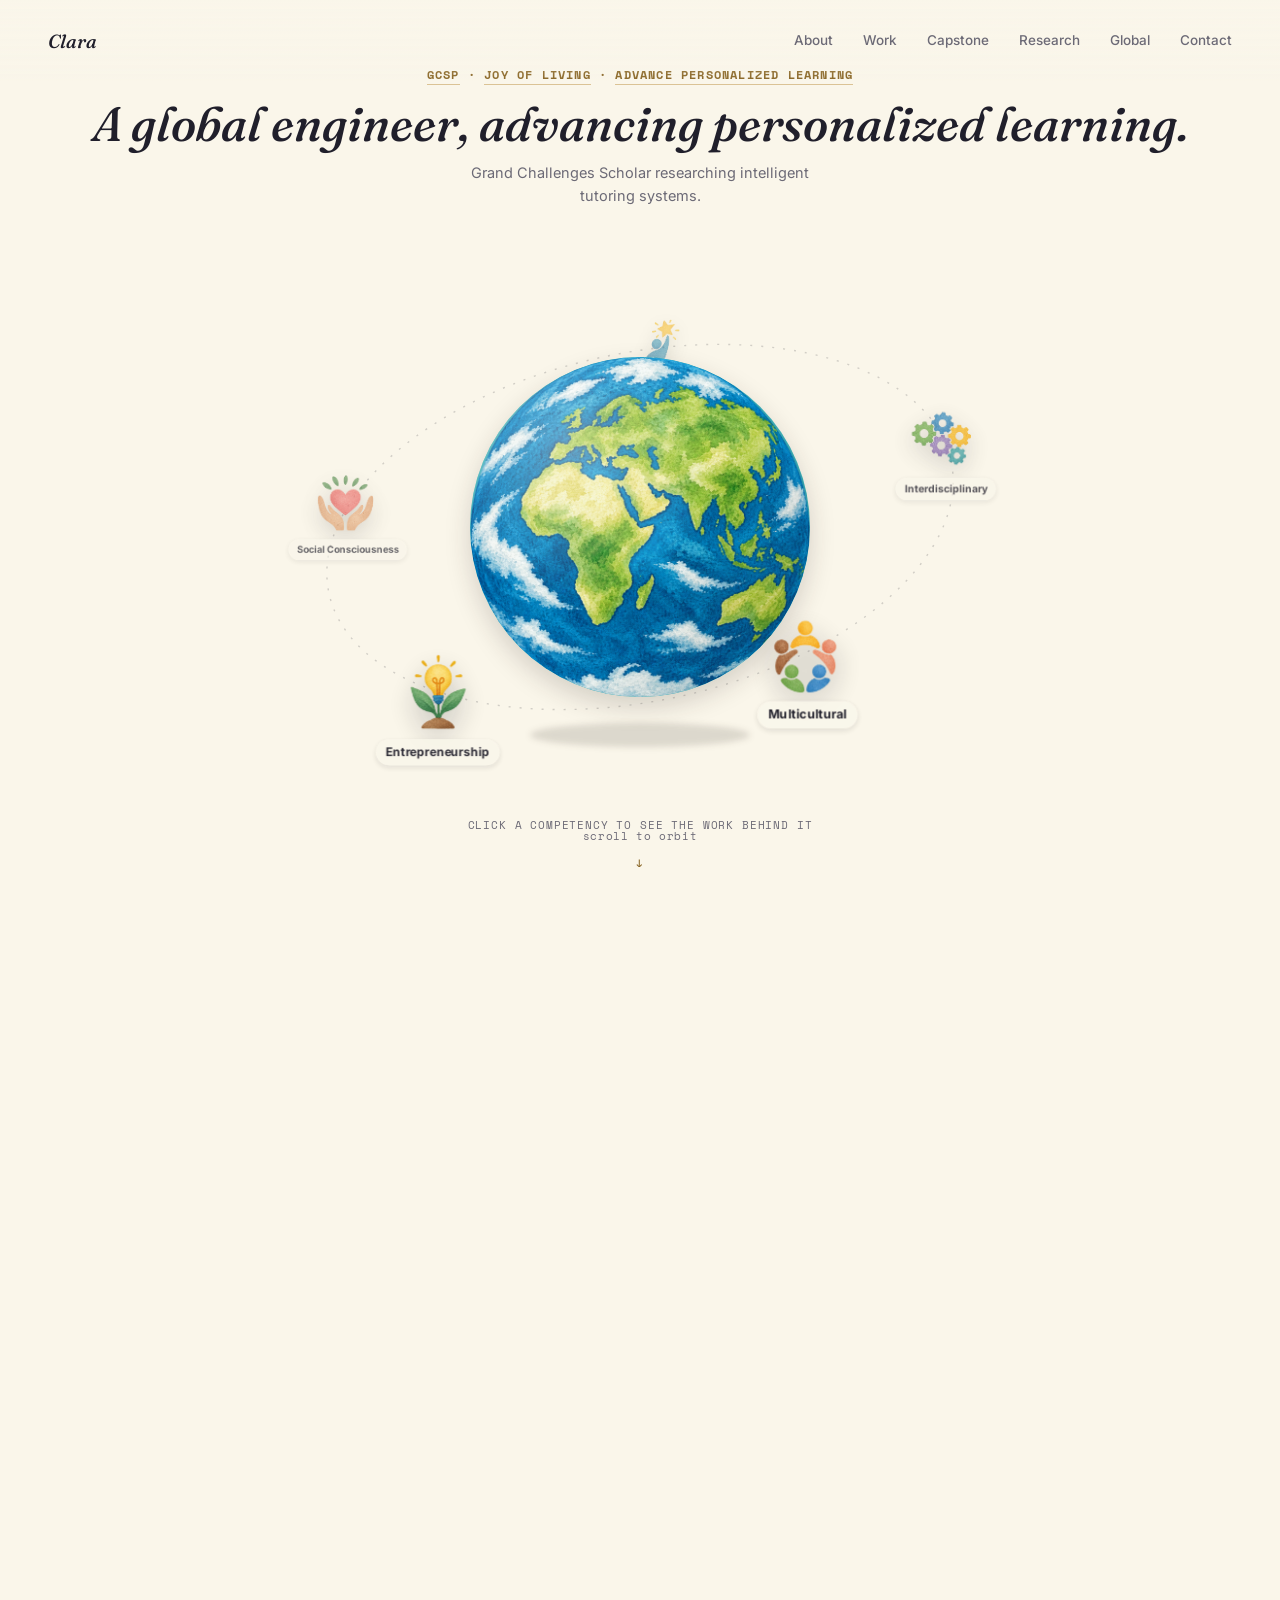
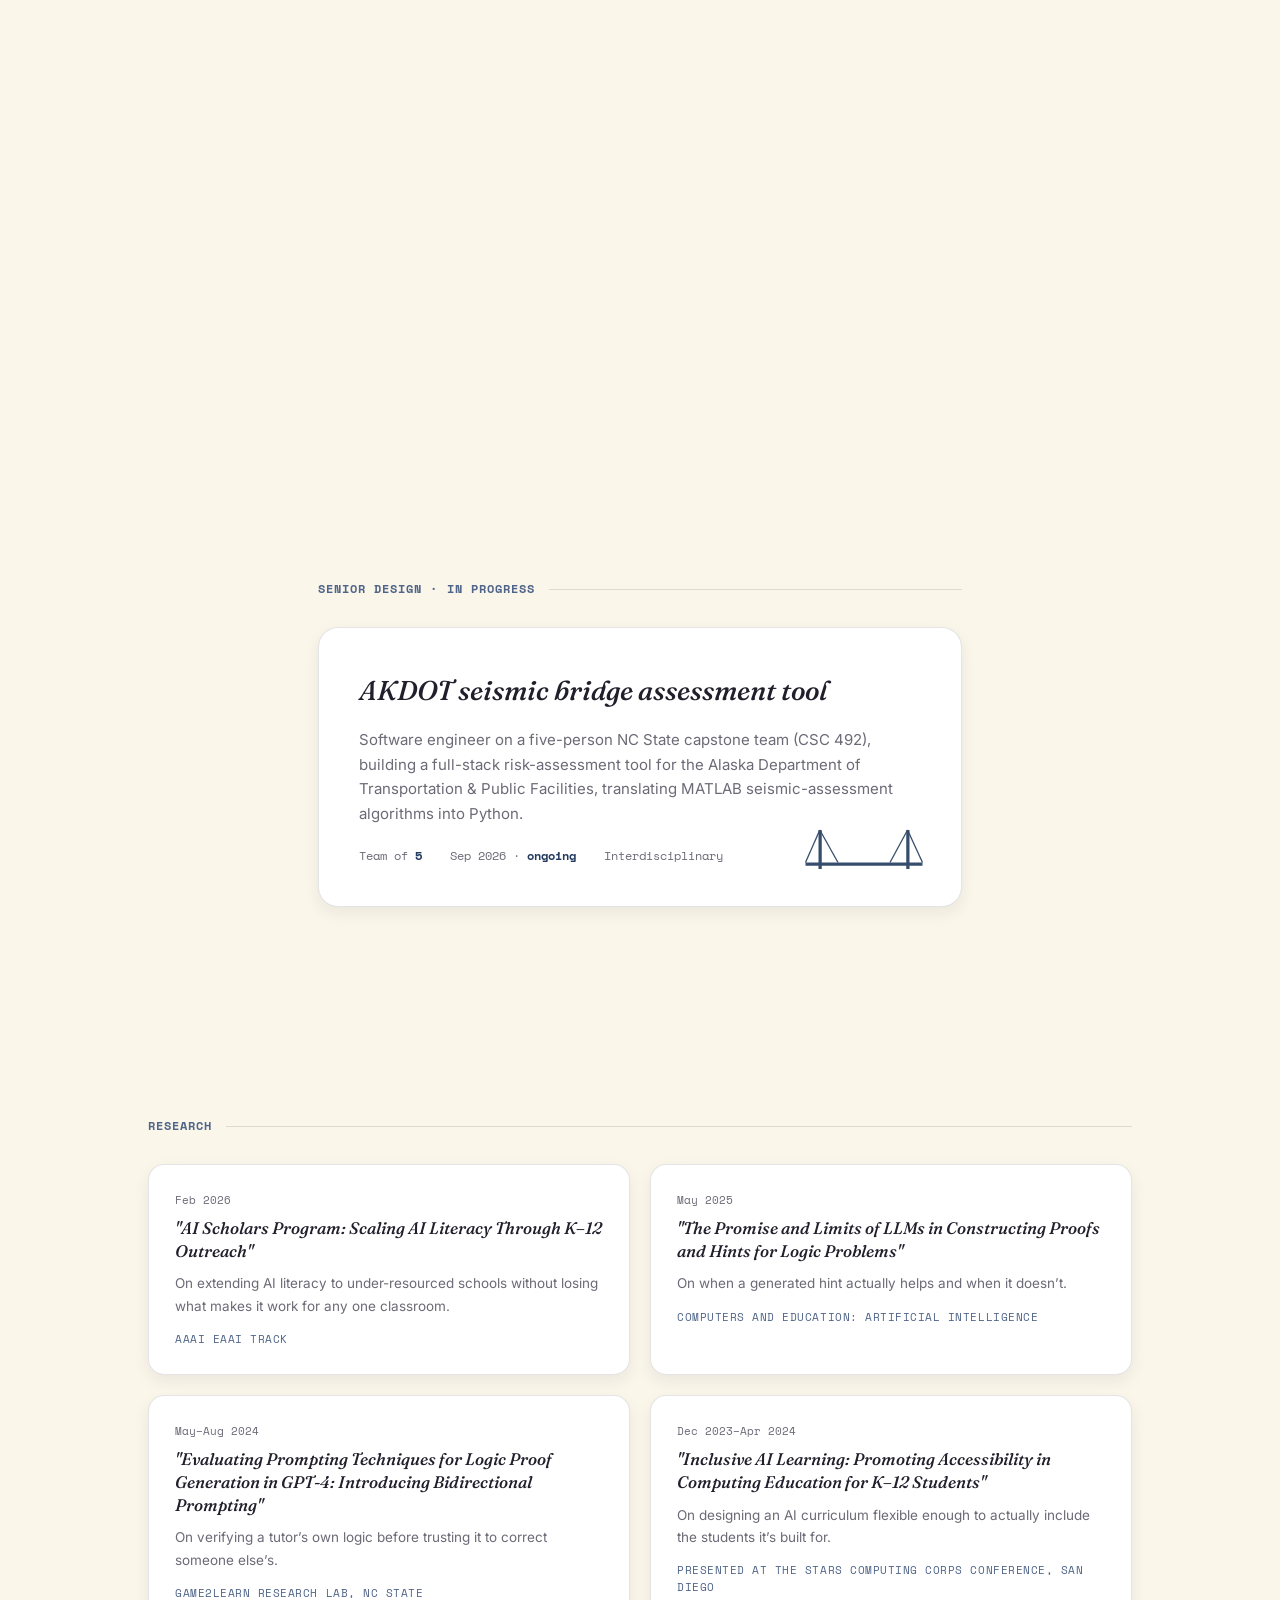
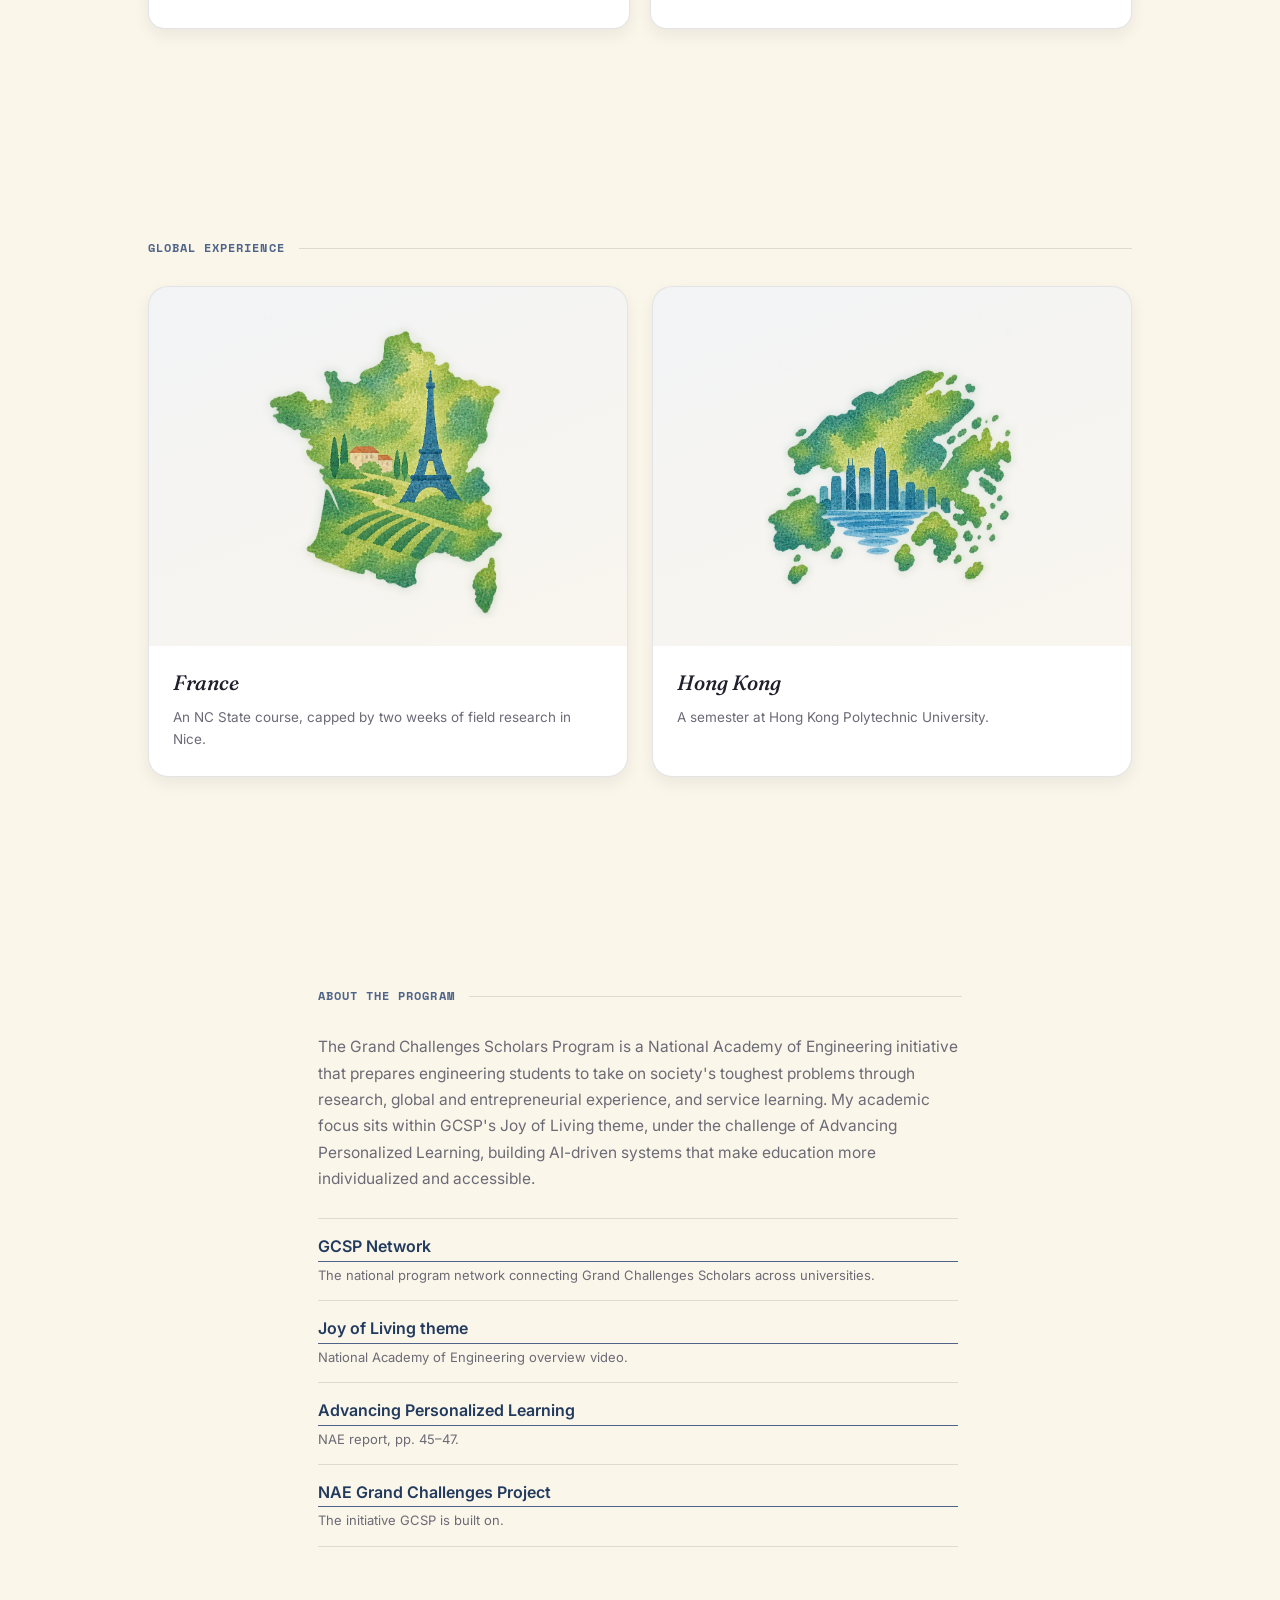
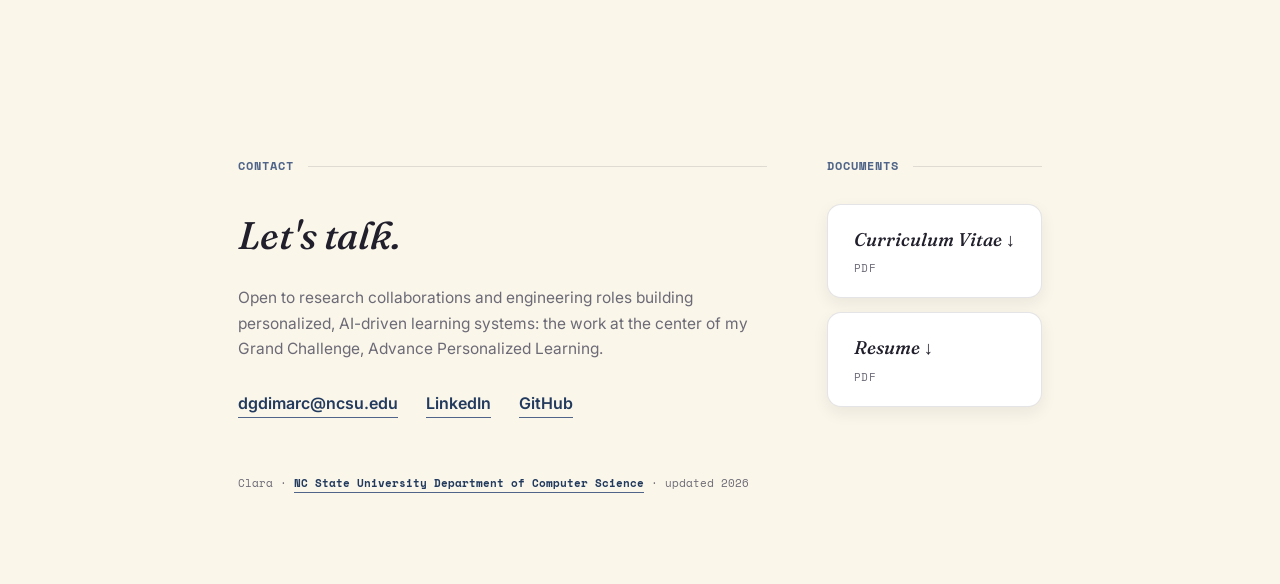
==== index.html @ 55093ca9 "Initial commit Portfolio site for Clara DiMarco: homepage with GCSP competency orbit, work/research " ====
<!DOCTYPE html>
<html lang="en">
<head>
<meta charset="UTF-8">
<meta name="viewport" content="width=device-width, initial-scale=1.0">
<title>Clara</title>
<link rel="preconnect" href="https://fonts.googleapis.com">
<link href="https://fonts.googleapis.com/css2?family=Fraunces:ital,opsz,wght@0,9..144,400;0,9..144,500;0,9..144,600;1,9..144,500&family=Inter:wght@400;500;600;700&family=Space+Mono:wght@400;700&display=swap" rel="stylesheet">
<link rel="stylesheet" href="css/style.css?v=17">
<script src="js/data.js?v=17"></script>
<script src="js/expand.js?v=17"></script>
</head>
<body>

<a class="skip-link" href="#main">Skip to content</a>

<header class="top">
  <a class="mark" href="index.html">Clara</a>
  <nav aria-label="Primary">
    <a href="about.html">About</a>
    <a href="work.html">Work</a>
    <a href="#capstone">Capstone</a>
    <a href="#research">Research</a>
    <a href="#global">Global</a>
    <a href="#contact">Contact</a>
  </nav>
</header>

<main id="main">
<div class="globe-wrapper" id="globeWrapper">
  <div class="globe-pin">
    <div class="globe-hero-text" id="globeHeroText">
      <div class="hi"><a href="https://gcspnetwork.org" target="_blank" rel="noopener">GCSP<span class="sr-only"> (opens in a new tab)</span></a> · <a href="https://www.nae.edu/57315/VIDEO-Theme-Joy-of-Living" target="_blank" rel="noopener">Joy of Living<span class="sr-only"> (opens in a new tab)</span></a> · <a href="https://www.nae.edu/File.aspx?id=187214" target="_blank" rel="noopener">Advance Personalized Learning<span class="sr-only"> (opens in a new tab)</span></a></div>
      <h1>A global engineer, advancing personalized learning.</h1>
      <p>Grand Challenges Scholar researching intelligent tutoring systems.</p>
    </div>

    <div class="globe-system" id="globeSystem">
      <div class="globe-circle" id="globeCircle">
        <div class="globe-spin" id="globeSpin">
          <img class="globe-face globe-face-a" src="img/globe-east.png" alt="Earth, Eastern hemisphere">
          <img class="globe-face globe-face-b" src="img/globe-west.png" alt="Earth, Western hemisphere">
        </div>
        <div class="globe-shade"></div>
      </div>

      <svg class="orbit-ring" aria-hidden="true" viewBox="0 0 660 372" xmlns="http://www.w3.org/2000/svg">
        <ellipse cx="330" cy="186" rx="318" ry="174" fill="none" stroke="rgba(32,31,43,0.18)" stroke-width="1.4" stroke-dasharray="2 9" transform="rotate(-12 330 186)"/>
      </svg>

      <!-- orbit nodes injected here by JS -->
    </div>

    <div class="globe-shadow-ellipse"></div>
    <div class="comp-hint" id="compHint">Click a competency to see the work behind it</div>
    <div class="comp-list-mobile" id="compListMobile"></div>

    <div class="scroll-hint" id="scrollHint">scroll to orbit<span class="arrow">&#8595;</span></div>
  </div>
</div>

<section id="capstone" class="narrow">
  <h2 class="section-label pop">Senior design · in progress</h2>
  <div class="spotlight pop" id="spotlight">
    <h3>AKDOT seismic bridge assessment tool</h3>
    <p>Software engineer on a five-person NC State capstone team (CSC 492), building a full-stack risk-assessment tool for the Alaska Department of Transportation &amp; Public Facilities, translating MATLAB seismic-assessment algorithms into Python.</p>
    <div class="meta">
      <span>Team of <b>5</b></span>
      <span>Sep 2026 · <b>ongoing</b></span>
      <span>Interdisciplinary</span>
    </div>
    <svg class="bridge" aria-hidden="true" viewBox="0 0 200 100" xmlns="http://www.w3.org/2000/svg">
      <rect x="10" y="70" width="180" height="5" fill="#223a5e"/>
      <rect x="30" y="20" width="5" height="60" fill="#223a5e"/>
      <rect x="165" y="20" width="5" height="60" fill="#223a5e"/>
      <line x1="32" y1="20" x2="10" y2="70" stroke="#223a5e" stroke-width="2"/>
      <line x1="32" y1="20" x2="60" y2="70" stroke="#223a5e" stroke-width="2"/>
      <line x1="167" y1="20" x2="190" y2="70" stroke="#223a5e" stroke-width="2"/>
      <line x1="167" y1="20" x2="140" y2="70" stroke="#223a5e" stroke-width="2"/>
    </svg>
  </div>
</section>

<section id="research">
  <h2 class="section-label pop">Research</h2>
  <div class="research-grid" id="researchGrid"></div>
</section>

<section id="global">
  <h2 class="section-label pop">Global experience</h2>
  <div class="globe-tiles" id="globeTiles"></div>
</section>

<section id="gcsp" class="narrow">
  <h2 class="section-label pop">About the program</h2>
  <div class="gcsp-intro pop">
    <p>The Grand Challenges Scholars Program is a National Academy of Engineering initiative that prepares engineering students to take on society's toughest problems through research, global and entrepreneurial experience, and service learning. My academic focus sits within GCSP's Joy of Living theme, under the challenge of Advancing Personalized Learning, building AI-driven systems that make education more individualized and accessible.</p>
    <ul class="gcsp-explore">
      <li><a class="link" href="https://gcspnetwork.org" target="_blank" rel="noopener">GCSP Network<span class="sr-only"> (opens in a new tab)</span></a><span>The national program network connecting Grand Challenges Scholars across universities.</span></li>
      <li><a class="link" href="https://www.nae.edu/57315/VIDEO-Theme-Joy-of-Living" target="_blank" rel="noopener">Joy of Living theme<span class="sr-only"> (opens in a new tab)</span></a><span>National Academy of Engineering overview video.</span></li>
      <li><a class="link" href="https://www.nae.edu/File.aspx?id=187214" target="_blank" rel="noopener">Advancing Personalized Learning<span class="sr-only"> (opens in a new tab)</span></a><span>NAE report, pp. 45–47.</span></li>
      <li><a class="link" href="https://www.nae.edu/20782/grand-challenges-project" target="_blank" rel="noopener">NAE Grand Challenges Project<span class="sr-only"> (opens in a new tab)</span></a><span>The initiative GCSP is built on.</span></li>
    </ul>
  </div>
</section>
</main>

<footer id="contact">
  <div class="pop footer-grid">
    <div class="footer-main">
      <h2 class="section-label">Contact</h2>
      <h3>Let's talk.</h3>
      <p class="fp">Open to research collaborations and engineering roles building personalized, AI-driven learning systems: the work at the center of my Grand Challenge, Advance Personalized Learning.</p>
      <div class="contact-links">
        <a class="link" href="mailto:dgdimarc@ncsu.edu">dgdimarc@ncsu.edu</a>
        <a class="link" href="https://www.linkedin.com/in/claraleonora/" target="_blank" rel="noopener">LinkedIn<span class="sr-only"> (opens in a new tab)</span></a>
        <a class="link" href="https://github.com/ClaraLeonora" target="_blank" rel="noopener">GitHub<span class="sr-only"> (opens in a new tab)</span></a>
      </div>
      <div class="fine">Clara · <a class="link" href="https://csc.ncsu.edu" target="_blank" rel="noopener">NC State University Department of Computer Science<span class="sr-only"> (opens in a new tab)</span></a> · updated 2026</div>
    </div>
    <div class="footer-docs" id="documents">
      <h2 class="section-label">Documents</h2>
      <div class="doc-links">
        <a class="doc-link" href="documents/cv.pdf" download>
          <span class="doc-link-title">Curriculum Vitae ↓</span>
          <span class="doc-link-sub">PDF</span>
        </a>
        <a class="doc-link" href="documents/resume.pdf" download>
          <span class="doc-link-title">Resume ↓</span>
          <span class="doc-link-sub">PDF</span>
        </a>
      </div>
    </div>
  </div>
</footer>

<script>
/* ---------- research grid ---------- */
(function(){
  var grid = document.getElementById('researchGrid');
  if(!grid) return;
  RESEARCH_DATA.forEach(function(item){
    var card = document.createElement('div');
    card.className = 'research-card pop';
    card.tabIndex = 0;
    card.setAttribute('role', 'button');
    card.setAttribute('aria-haspopup', 'dialog');
    card.innerHTML = '<div class="rdate">'+item.date+'</div>' +
      '<h3>'+item.title+'</h3>' +
      '<p>'+item.desc+'</p>' +
      '<div class="rvenue">'+item.venue+'</div>';
    var open = function(){
      window.openExpandCard(card, item.abstract
        ? { date:item.date, title:item.title, label:'Abstract', desc:item.abstract, links:item.links || [] }
        : { date:item.date, title:item.title, desc:item.desc, image:item.image, links:item.links || [] });
    };
    card.addEventListener('click', open);
    card.addEventListener('keydown', function(e){ if(e.key === 'Enter' || e.key === ' '){ e.preventDefault(); open(); } });
    grid.appendChild(card);
  });
})();

/* ---------- global experience tiles ---------- */
(function(){
  var wrap = document.getElementById('globeTiles');
  if(!wrap) return;
  GLOBAL_DATA.forEach(function(item){
    var tile = document.createElement('div');
    tile.className = 'globe-tile pop';
    tile.tabIndex = 0;
    tile.setAttribute('role', 'button');
    tile.setAttribute('aria-haspopup', 'dialog');
    tile.innerHTML = '<div class="globe-tile-art"><img src="'+item.cover+'" alt="'+item.title+'"></div>' +
      '<div class="globe-tile-body"><h3>'+item.title+'</h3><p>'+item.caption+'</p></div>';
    var open = function(){
      window.openExpandCard(tile, { title:item.title, desc:item.desc, image:item.image, links:item.links || [] });
    };
    tile.addEventListener('click', open);
    tile.addEventListener('keydown', function(e){ if(e.key === 'Enter' || e.key === ' '){ e.preventDefault(); open(); } });
    wrap.appendChild(tile);
  });
})();

/* ---------- pop-in on scroll ---------- */
(function(){
  var els = document.querySelectorAll('.pop');
  if('IntersectionObserver' in window){
    var io = new IntersectionObserver(function(entries){
      entries.forEach(function(en){
        if(en.isIntersecting){ en.target.classList.add('in'); io.unobserve(en.target); }
      });
    }, { threshold:0.15 });
    Array.prototype.forEach.call(els, function(el){ io.observe(el); });
  } else {
    Array.prototype.forEach.call(els, function(el){ el.classList.add('in'); });
  }
})();

/* ---------- capstone tilt ---------- */
(function(){
  var card = document.getElementById('spotlight');
  if(!card) return;
  card.addEventListener('mousemove', function(e){
    var r = card.getBoundingClientRect();
    var px = (e.clientX-r.left)/r.width - 0.5;
    var py = (e.clientY-r.top)/r.height - 0.5;
    card.style.transform = 'perspective(900px) rotateY('+(px*4)+'deg) rotateX('+(-py*4)+'deg)';
  });
  card.addEventListener('mouseleave', function(){
    card.style.transform = 'perspective(900px) rotateY(0deg) rotateX(0deg)';
  });
})();

/* ---------- orbit (desktop/tablet): build nodes, front-to-back depth, scroll-driven angle ---------- */
(function(){
  var globeSystem = document.getElementById('globeSystem');
  var globeFaceA = document.querySelector('.globe-face-a');
  var globeFaceB = document.querySelector('.globe-face-b');
  var N = COMP_DATA.length;

  var nodes = COMP_DATA.map(function(c){
    var a = document.createElement('a');
    a.className = 'orbit-node ' + CLASS_BY_KEY[c.key];
    a.href = 'competency.html?c=' + c.key;
    a.setAttribute('aria-label', c.title);
    a.innerHTML = '<img class="planet-art" src="' + IMG_BY_KEY[c.key] + '" alt="">' +
      '<span class="cap">' + c.title + '</span>';
    globeSystem.appendChild(a);
    return a;
  });

  var TILT = -12 * Math.PI/180;
  var cosT = Math.cos(TILT), sinT = Math.sin(TILT);

  function positionNodes(scrollAngleDeg){
    var w = globeSystem.offsetWidth;
    var radiusX = w/2 + 150;
    var radiusY = radiusX * 0.55;
    for(var i=0;i<N;i++){
      var deg = -90 + i * (360/N) + scrollAngleDeg;
      var a = deg * Math.PI/180;
      var depth = Math.sin(a);
      var localX = radiusX * Math.cos(a);
      var localY = radiusY * depth;
      var x = localX*cosT - localY*sinT;
      var y = localX*sinT + localY*cosT;
      var scale = 0.8 + (depth+1)/2 * 0.4;
      var opacity = 0.55 + (depth+1)/2 * 0.45;
      var z = depth > 0 ? 5 : 2;
      nodes[i].style.transform = 'translate(' + x.toFixed(2) + 'px,' + y.toFixed(2) + 'px) scale(' + scale.toFixed(3) + ')';
      nodes[i].style.opacity = opacity.toFixed(2);
      nodes[i].style.zIndex = z;
    }
    if(globeFaceA && globeFaceB){
      var rad = scrollAngleDeg * Math.PI/180;
      var t = (1 + Math.cos(rad)) / 2;
      globeFaceA.style.opacity = t.toFixed(3);
      globeFaceB.style.opacity = (1 - t).toFixed(3);
    }
  }
  window.__setOrbitAngle = positionNodes;
  positionNodes(0);
})();

/* ---------- static competency list (narrow screens) ---------- */
(function(){
  var list = document.getElementById('compListMobile');
  if(!list) return;
  COMP_DATA.forEach(function(c){
    var a = document.createElement('a');
    a.className = 'comp-list-item ' + CLASS_BY_KEY[c.key];
    a.href = 'competency.html?c=' + c.key;
    a.innerHTML = ICONS[c.key] + '<span>' + c.title + '</span>';
    var icon = a.querySelector('svg');
    if(icon) icon.setAttribute('aria-hidden', 'true');
    list.appendChild(a);
  });
})();

/* ---------- globe orbit angle (ambient rotation + scroll boost) + hero fade ---------- */
(function(){
  var wrapper = document.getElementById('globeWrapper');
  var heroText = document.getElementById('globeHeroText');
  var scrollHint = document.getElementById('scrollHint');
  var reduceMotion = window.matchMedia('(prefers-reduced-motion: reduce)').matches;

  function clamp(v,a,b){ return Math.max(a, Math.min(b, v)); }

  var inView = true;
  if('IntersectionObserver' in window){
    new IntersectionObserver(function(entries){ inView = entries[0].isIntersecting; }, { threshold:0 }).observe(wrapper);
  }

  var autoAngle = 0, lastT = null;

  function frame(t){
    if(lastT === null) lastT = t;
    var dt = (t - lastT) / 1000;
    lastT = t;

    if(document.visibilityState !== 'hidden' && inView){
      if(!reduceMotion){ autoAngle += dt * 5; }

      var rect = wrapper.getBoundingClientRect();
      var total = wrapper.offsetHeight - window.innerHeight;
      var scrolled = -rect.top;
      var progress = total > 0 ? clamp(scrolled/total, 0, 1) : 0;

      if(window.__setOrbitAngle){ window.__setOrbitAngle(autoAngle + progress * 320); }

      var textOpacity = 1 - clamp(progress/0.4, 0, 1);
      heroText.style.opacity = textOpacity;
      scrollHint.style.opacity = 1 - clamp(progress/0.15, 0, 1);
    }

    requestAnimationFrame(frame);
  }
  requestAnimationFrame(frame);
})();
</script>

</body>
</html>
---- css/style.css ----
:root{
  --bg:#faf6ea;
  --card:#ffffff;
  --ink:#201f2b;
  --ink-soft:#6c6a76;
  --navy:#223a5e;
  --navy-soft:#4f6488;
  --gold:#b6862f;
  --gold-text:#886423; /* darker than --gold: meets 4.5:1 on --bg for use as actual text color */
  --line: rgba(32,31,43,0.12);
  --shadow: 0 14px 34px rgba(32,31,43,0.08);
  --shadow-sm: 0 6px 16px rgba(32,31,43,0.07);
  --display:'Fraunces', Georgia, serif;
  --body:'Inter', sans-serif;
  --mono:'Space Mono', 'Courier New', monospace;
  --maxw: 740px;
}
*{box-sizing:border-box;}
html{scroll-behavior:smooth;}
.sr-only{
  position:absolute; width:1px; height:1px; padding:0; margin:-1px; overflow:hidden;
  clip:rect(0,0,0,0); white-space:nowrap; border:0;
}
.skip-link{
  position:absolute; left:12px; top:-48px; z-index:200; padding:10px 18px; border-radius:8px;
  background:var(--ink); color:#fff; font-family:var(--body); font-weight:600; font-size:14px;
  text-decoration:none; transition:top .15s ease;
}
.skip-link:focus{ top:12px; }
body{
  margin:0; background:var(--bg); color:var(--ink);
  font-family:var(--body); font-size:16px; line-height:1.65;
  -webkit-font-smoothing:antialiased; overflow-x:hidden;
}
@media (prefers-reduced-motion: reduce){
  html{scroll-behavior:auto;}
  *{animation-duration:0.001s !important; transition-duration:0.001s !important;}
}

a{ color:var(--ink); text-decoration:none; }
.link{
  color:var(--navy); border-bottom:1px solid var(--navy-soft); padding-bottom:1px;
  font-weight:600; transition: border-color .2s ease, color .2s ease;
}
.link:hover{ border-color:var(--gold); color:var(--gold-text); }

header.top{
  position:fixed; top:0; left:0; right:0; z-index:30; pointer-events:none;
  display:flex; justify-content:space-between; align-items:center;
  padding:26px 48px; background:linear-gradient(180deg, rgba(250,246,234,0.94), rgba(250,246,234,0));
}
header.top .mark{ font-family:var(--display); font-weight:500; font-style:italic; font-size:19px; pointer-events:auto; }
header.top nav{ display:flex; gap:30px; pointer-events:auto; }
header.top nav a{ font-size:13.5px; color:var(--ink-soft); font-weight:500; position:relative; padding-bottom:3px; }
header.top nav a::after{ content:''; position:absolute; left:0; right:100%; bottom:0; height:1px; background:var(--gold); transition:right .2s ease; }
header.top nav a:hover{ color:var(--ink); }
header.top nav a:hover::after{ right:0; }

section{ position:relative; z-index:1; padding: 110px 48px 100px; max-width: 1080px; margin: 0 auto; }
section.narrow{ max-width: var(--maxw); }
.section-label{
  font-family:var(--mono); font-weight:700; font-size:11.5px; letter-spacing:0.09em; text-transform:uppercase;
  color:var(--navy-soft); margin:0 0 28px; display:flex; align-items:center; gap:14px;
}
.section-label::after{ content:''; flex:1; height:1px; background:var(--line); }

/* ---------- GLOBE HERO ---------- */
.globe-wrapper{ height:230vh; position:relative; }
.globe-pin{
  position:sticky; top:0; height:100vh; display:flex; flex-direction:column;
  align-items:center; justify-content:center; overflow:hidden;
}
.globe-hero-text{ text-align:center; position:relative; z-index:2; transition: opacity .1s linear; }
.globe-hero-text .hi{ font-family:var(--mono); font-weight:700; font-size:12px; letter-spacing:0.1em; text-transform:uppercase; color:var(--gold-text); margin-bottom:12px; }
.globe-hero-text .hi a{ color:inherit; border-bottom:1px solid rgba(182,134,47,0.45); padding-bottom:1px; transition:opacity .2s ease; }
.globe-hero-text .hi a:hover{ opacity:0.7; }
.globe-hero-text h1{
  font-family:var(--display); font-weight:500; font-style:italic; font-size: clamp(1.8rem, 4.4vw, 3rem);
  margin:0 0 10px; line-height:1.12; color:var(--ink);
}
.globe-hero-text p{ color:var(--ink-soft); font-size:14.5px; max-width:42ch; margin:0 auto; line-height:1.6; }

.globe-system{ position:relative; margin-top:150px; z-index:2; width:340px; height:340px; }
.globe-circle{
  width:340px; height:340px; border-radius:50%; overflow:hidden; position:absolute; left:0; top:0;
  box-shadow:0 10px 26px rgba(43,36,32,0.18); background:#3fb0b8; z-index:3;
}
.globe-spin{ position:absolute; inset:0; }
.globe-face{
  position:absolute; inset:0; width:100%; height:100%; object-fit:cover;
  border-radius:50%; display:block;
}
.globe-shade{
  position:absolute; inset:0; pointer-events:none; border-radius:50%;
  background:
    radial-gradient(circle at 30% 26%, rgba(255,255,255,0.4), transparent 45%),
    linear-gradient(120deg, transparent 55%, rgba(30,25,20,0.16) 100%);
}

.globe-shadow-ellipse{ width:220px; height:24px; border-radius:50%; background:rgba(43,36,32,0.14); margin-top:26px; filter:blur(3px); position:relative; z-index:1; }

/* orbit path (decorative, shows the mechanic before scrolling) */
.orbit-ring{
  position:absolute; left:50%; top:50%; width:660px; height:372px; margin:-186px 0 0 -330px;
  pointer-events:none; z-index:1;
}

/* orbiting competency planets, front-to-back */
.orbit-node{
  position:absolute; left:50%; top:50%; width:72px; height:72px; margin:-36px 0 0 -36px;
  display:flex; align-items:center; justify-content:center;
  cursor:pointer; will-change:transform, opacity; text-decoration:none;
  transition: filter .2s ease, transform .15s ease;
}
.orbit-node:hover, .orbit-node:focus-visible{ filter:brightness(1.08); }
.orbit-node:focus-visible{ outline:2px solid var(--gold-text); outline-offset:4px; border-radius:50%; }
.orbit-node .planet-art{
  width:100%; height:100%; object-fit:contain;
  filter:drop-shadow(0 8px 12px rgba(32,31,43,0.28));
}
.orbit-node .cap{
  position:absolute; top:100%; left:50%; transform:translateX(-50%); margin-top:4px;
  white-space:nowrap; font-family:var(--body); font-weight:700; font-size:10.5px;
  color:var(--ink); background:rgba(250,246,234,0.86); padding:3px 9px; border-radius:20px;
  box-shadow:0 2px 6px rgba(32,31,43,0.12);
}

.comp-hint{ font-family:var(--mono); font-size:10.5px; letter-spacing:0.08em; text-transform:uppercase; color:var(--ink-soft); margin-top:70px; position:relative; z-index:2; }

.comp-list-mobile{ display:none; }
.comp-list-item{
  display:flex; align-items:center; gap:8px; padding:12px 14px; border-radius:10px;
  text-decoration:none; box-shadow:0 4px 10px rgba(32,31,43,0.14);
  flex:1 1 calc(50% - 5px);
}
.comp-list-item svg{ width:18px; height:18px; flex:0 0 18px; color:#fff; }
.comp-list-item span{ font-family:var(--body); font-weight:700; font-size:12px; color:#fff; line-height:1.2; }
.comp-list-item.c-talent{ background:#e3a53f; }
.comp-list-item.c-interdisciplinary{ background:#5c86b0; }
.comp-list-item.c-multicultural{ background:#7a9b76; }
.comp-list-item.c-entrepreneurship{ background:#d97a5f; }
.comp-list-item.c-social{ background:#a688b8; flex-basis:100%; }

.scroll-hint{
  position:absolute; bottom:26px; left:50%; transform:translateX(-50%);
  font-family:var(--mono); font-size:11px; letter-spacing:0.06em; color:var(--ink-soft);
  display:flex; flex-direction:column; align-items:center; gap:6px; z-index:2;
}
.scroll-hint .arrow{ animation: bob 1.6s ease-in-out infinite; font-size:14px; color:var(--gold-text); }
@keyframes bob{ 0%,100%{ transform:translateY(0);} 50%{ transform:translateY(6px);} }

/* ---------- GCSP INTRO ---------- */
.gcsp-intro{ max-width:64ch; }
.gcsp-intro p{ color:var(--ink-soft); font-size:15.5px; line-height:1.7; }
.gcsp-explore{ list-style:none; margin:26px 0 0; padding:0; }
.gcsp-explore li{ display:flex; flex-direction:column; gap:3px; padding:14px 0; border-top:1px solid var(--line); }
.gcsp-explore li:last-child{ border-bottom:1px solid var(--line); }
.gcsp-explore li span{ font-family:var(--body); font-size:13px; color:var(--ink-soft); }

/* ---------- RESEARCH GRID ---------- */
.research-grid{ display:grid; grid-template-columns:repeat(2, 1fr); gap:20px; }
.research-card{
  border:1px solid var(--line); border-radius:16px; padding:26px; background:var(--card);
  box-shadow:var(--shadow-sm); cursor:pointer; transition:transform .15s ease, box-shadow .15s ease;
}
.research-card:hover, .research-card:focus-visible{ transform:translateY(-3px); box-shadow:var(--shadow); }
.research-card:focus-visible{ outline:2px solid var(--gold-text); outline-offset:2px; }
.research-card .rdate{ font-family:var(--mono); font-size:11px; color:var(--ink-soft); margin-bottom:8px; }
.research-card h3{ font-family:var(--display); font-weight:500; font-style:italic; font-size:1.05rem; line-height:1.35; margin:0 0 10px; color:var(--ink); }
.research-card p{ color:var(--ink-soft); font-size:13.5px; margin:0; }
.research-card .rvenue{ margin-top:14px; font-family:var(--mono); font-size:10.5px; letter-spacing:0.05em; text-transform:uppercase; color:var(--navy-soft); }
@media (max-width:760px){ .research-grid{ grid-template-columns:1fr; } }

/* ---------- DOCUMENTS ---------- */
.doc-links{ display:flex; gap:20px; flex-wrap:wrap; }
.doc-link{
  display:flex; flex-direction:column; gap:5px; min-width:200px; padding:20px 26px;
  border:1px solid var(--line); border-radius:14px; background:var(--card); box-shadow:var(--shadow-sm);
  transition:transform .15s ease, box-shadow .15s ease;
}
.doc-link:hover, .doc-link:focus-visible{ transform:translateY(-2px); box-shadow:var(--shadow); }
.doc-link:focus-visible{ outline:2px solid var(--gold-text); outline-offset:2px; }
.doc-link-title{ font-family:var(--display); font-weight:500; font-style:italic; font-size:1.15rem; color:var(--ink); }
.doc-link-sub{ font-family:var(--mono); font-size:10.5px; letter-spacing:0.05em; text-transform:uppercase; color:var(--ink-soft); }

/* ---------- GLOBAL EXPERIENCE TILES ---------- */
.globe-tiles{ display:grid; grid-template-columns:1fr 1fr; gap:24px; }
.globe-tile{
  border:1px solid var(--line); border-radius:20px; overflow:hidden; background:var(--card);
  box-shadow:var(--shadow-sm); cursor:pointer; transition:transform .15s ease, box-shadow .15s ease;
}
.globe-tile:hover, .globe-tile:focus-visible{ transform:translateY(-3px); box-shadow:var(--shadow); }
.globe-tile:focus-visible{ outline:2px solid var(--gold-text); outline-offset:2px; }
.globe-tile-art{
  aspect-ratio:4/3; display:flex; align-items:center; justify-content:center; padding:28px; box-sizing:border-box;
  background:linear-gradient(160deg, rgba(34,58,94,0.06), rgba(182,134,47,0.08));
}
.globe-tile-art img{ max-width:100%; max-height:100%; width:auto; height:auto; object-fit:contain; }
.globe-tile-body{ padding:20px 24px 26px; }
.globe-tile-body h3{ font-family:var(--display); font-weight:500; font-style:italic; font-size:1.3rem; margin:0 0 6px; color:var(--ink); }
.globe-tile-body p{ color:var(--ink-soft); font-size:13.5px; margin:0; }
@media (max-width:620px){ .globe-tiles{ grid-template-columns:1fr; } }

/* ---------- ABOUT ---------- */
.about-card{ max-width:64ch; }
.about-card p{ color:var(--ink-soft); font-size:16px; }
.about-card p + p{ margin-top:16px; }
.about-card strong{ color:var(--ink); font-weight:600; border-bottom:1px solid var(--gold); }

/* ---------- WORK LIST ---------- */
.work-grid{ display:flex; flex-direction:column; }
.work-row{ padding: 26px 0; display:grid; grid-template-columns:112px 1fr 70px; gap:24px; border-top:1px solid var(--line); }
.work-row:last-child{ border-bottom:1px solid var(--line); }
.work-row .date{ font-family:var(--mono); font-size:12px; color:var(--ink-soft); padding-top:4px; }
.work-row .role{ font-family:var(--display); font-weight:500; font-style:italic; font-size:1.2rem; margin:0 0 6px; color:var(--ink); }
.work-row .desc{ color:var(--ink-soft); font-size:14.5px; max-width:64ch; }
.work-row .row-links{ margin:8px 0 0; display:flex; gap:18px; flex-wrap:wrap; }
.work-row .row-links .row-link{
  font-family:var(--mono); font-size:11.5px; font-weight:700; color:var(--gold-text); text-decoration:none;
}
.work-row .row-links .row-link:hover{ color:var(--navy); }
.work-row .view-link{
  font-family:var(--mono); font-size:11px; font-weight:700; color:var(--gold-text);
  text-align:right; white-space:nowrap; padding-top:4px;
}
@media (max-width:780px){
  .work-row{ grid-template-columns:1fr; gap:8px; }
  .work-row .view-link{ text-align:left; }
}

.work-row.expandable{ cursor:pointer; margin:0 -16px; padding-left:16px; padding-right:16px; border-radius:10px; transition:background .2s ease; }
.work-row.expandable:hover, .work-row.expandable:focus-visible{ background:rgba(34,58,94,0.05); }
.work-row.expandable:focus-visible{ outline:2px solid var(--gold-text); outline-offset:-2px; }
.work-row.expandable:hover .view-link, .work-row.expandable:focus-visible .view-link{ color:var(--navy); }

/* ---------- EXPAND CARD (click-to-expand preview) ---------- */
.xoverlay{ position:fixed; inset:0; z-index:100; display:none; }
.xbackdrop{ position:fixed; inset:0; background:rgba(32,31,43,0.55); opacity:0; }
.xcard{
  position:fixed; background:var(--card); box-shadow:var(--shadow);
  display:flex; flex-direction:column; overflow:hidden; will-change:left,top,width,height;
}
.xcard.collapsed .xvisual, .xcard.collapsed .xbody, .xcard.collapsed .xclose{ opacity:0; }
.xvisual, .xbody, .xclose{ transition:opacity .18s ease; }
.xvisual{
  width:100%; height:min(280px, 42vh); flex:0 0 auto; padding:18px; box-sizing:border-box;
  display:flex; align-items:center; justify-content:center;
  background:var(--bg); overflow:hidden;
}
.xvisual svg{ width:64px; height:64px; color:#fff; }
.xvisual-link{ position:relative; display:flex; align-items:center; justify-content:center; width:100%; height:100%; cursor:zoom-in; }
.xvisual-link img{ max-width:100%; max-height:100%; width:auto; height:auto; object-fit:contain; display:block; }
.xvisual-hint{
  position:absolute; right:10px; bottom:10px; font-family:var(--mono); font-size:10.5px; font-weight:700;
  color:#fff; background:rgba(32,31,43,0.68); padding:5px 10px; border-radius:20px; opacity:0; transition:opacity .2s ease;
}
.xvisual-link:hover .xvisual-hint{ opacity:1; }
.xbody{ padding:28px 32px 32px; overflow-y:auto; flex:1 1 auto; }
.xdate{ font-family:var(--mono); font-size:11.5px; color:var(--ink-soft); margin-bottom:8px; }
.xbody h2{ font-family:var(--display); font-weight:500; font-style:italic; font-size:1.5rem; margin:0 0 12px; color:var(--ink); }
.xlabel{
  font-family:var(--mono); font-weight:700; font-size:11px; letter-spacing:0.09em; text-transform:uppercase;
  color:var(--navy-soft); margin:0 0 10px;
}
.xbody p{ color:var(--ink-soft); font-size:15px; line-height:1.75; margin:0; }
.xlinks{ display:flex; gap:20px; flex-wrap:wrap; margin:0 0 20px; }
.xclose{
  position:absolute; top:14px; right:14px; width:32px; height:32px; border-radius:50%;
  border:none; background:rgba(32,31,43,0.06); color:var(--ink); font-size:18px; line-height:1;
  cursor:pointer; z-index:2; transition:background .2s ease;
}
.xclose:hover{ background:rgba(32,31,43,0.12); }
@media (max-width:620px){ .xvisual{ flex-basis:160px; } }

/* ---------- COMPETENCY DETAIL PAGE ---------- */
.detail-back{
  display:inline-flex; align-items:center; gap:8px; font-family:var(--mono); font-size:12px;
  color:var(--ink-soft); margin-bottom:30px;
  transition: color .2s ease;
}
.detail-back:hover{ color:var(--navy); }
.detail-head{ display:flex; align-items:center; gap:20px; margin-bottom:30px; flex-wrap:wrap; }
.detail-icon{ width:52px; height:52px; flex:0 0 52px; border-radius:14px; display:flex; align-items:center; justify-content:center; }
.detail-icon svg{ width:26px; height:26px; }
.detail-head h1{ font-family:var(--display); font-weight:500; font-style:italic; font-size:2.1rem; margin:0; color:var(--ink); }
.detail-list{ list-style:none; margin:0; padding:0; }
.detail-list li{ display:grid; grid-template-columns:110px 1fr 60px; gap:16px; padding:16px 0; border-top:1px solid var(--line); font-size:14px; color:var(--ink-soft); }
.detail-list li:last-child{ border-bottom:1px solid var(--line); }
.detail-list li .d{ font-family:var(--mono); font-size:11.5px; color:var(--ink-soft); }
.detail-list li .d-title{ font-family:var(--display); font-weight:500; font-style:italic; font-size:1.05rem; margin:0 0 4px; color:var(--ink); }
.detail-list li .d-desc{ margin:0; color:var(--ink-soft); font-size:14px; }
.detail-list li .d-link{
  font-family:var(--mono); font-size:11px; font-weight:700; color:var(--gold-text);
  text-align:right; text-decoration:none; white-space:nowrap;
}
.detail-list li .d-link:hover{ color:var(--navy); }
.detail-list li.expandable{ cursor:pointer; margin:0 -16px; padding-left:16px; padding-right:16px; border-radius:10px; transition:background .2s ease; }
.detail-list li.expandable:hover, .detail-list li.expandable:focus-visible{ background:rgba(34,58,94,0.05); }
.detail-list li.expandable:focus-visible{ outline:2px solid var(--gold-text); outline-offset:-2px; }
@media (max-width:620px){
  .detail-list li{ grid-template-columns:1fr; gap:4px; }
  .detail-list li .d-link{ text-align:left; }
}

/* ---------- CAPSTONE ---------- */
.spotlight{
  border:1px solid var(--line); border-radius:20px; padding:40px;
  background:var(--card); position:relative; overflow:hidden; box-shadow:var(--shadow-sm);
  transform-style: preserve-3d; transition: transform .12s ease-out; will-change:transform;
}
.spotlight h3{ font-family:var(--display); font-weight:500; font-style:italic; font-size:1.7rem; margin:0 0 14px; color:var(--ink); }
.spotlight p{ color:var(--ink-soft); font-size:15px; max-width:60ch; }
.spotlight .meta{ margin-top:20px; display:flex; gap:28px; flex-wrap:wrap; font-family:var(--mono); font-size:11.5px; color:var(--ink-soft); }
.spotlight .meta b{ color:var(--navy); font-weight:700; }
.spotlight .bridge{ position:absolute; right:32px; bottom:24px; width:130px; opacity:0.9; }

footer{ position:relative; z-index:1; padding: 110px 48px 90px; max-width: 900px; margin:0 auto; }
footer h3{ font-family:var(--display); font-weight:500; font-style:italic; font-size:2.4rem; margin:0 0 18px; color:var(--ink); }
footer p.fp{ color:var(--ink-soft); max-width:52ch; font-size:15.5px; line-height:1.65; }
footer .contact-links{ display:flex; gap:28px; flex-wrap:wrap; margin-top:28px; }
.footer-grid{ display:flex; justify-content:space-between; gap:60px; flex-wrap:wrap; }
.footer-main{ flex:1 1 420px; }
.footer-docs{ flex:0 0 auto; }
.footer-docs .doc-links{ display:flex; flex-direction:column; gap:14px; }
@media (max-width:620px){ .footer-docs .doc-link{ min-width:0; } }
.fine{ margin-top:56px; font-family:var(--mono); font-size:11px; color:var(--ink-soft); line-height:1.8; }

.subpage-footer{
  max-width:1080px; margin:0 auto; padding:0 48px 90px; font-family:var(--mono); font-size:11px; color:var(--ink-soft);
}

.pop{ opacity:0; transform:translateY(16px); transition: opacity .6s ease, transform .6s ease; }
.pop.in{ opacity:1; transform:none; }

@media (max-width: 880px){
  section{ padding:90px 24px 80px; }
  header.top{ padding:20px 22px; }
  header.top nav{ gap:16px; }
  .globe-system{ width:220px; height:220px; margin-top:50px; }
  .globe-circle{ width:220px; height:220px; }
  .orbit-node, .orbit-ring{ display:none; }
  .comp-hint{ display:none; }
  .comp-list-mobile{
    display:flex; flex-wrap:wrap; gap:10px;
    width:100%; max-width:360px; margin-top:28px; position:relative; z-index:2;
  }
  .spotlight .bridge{ display:none; }
}
@media (max-width: 480px){
  .globe-hero-text h1{ font-size:1.6rem; }
  .globe-hero-text p{ font-size:13px; }
}
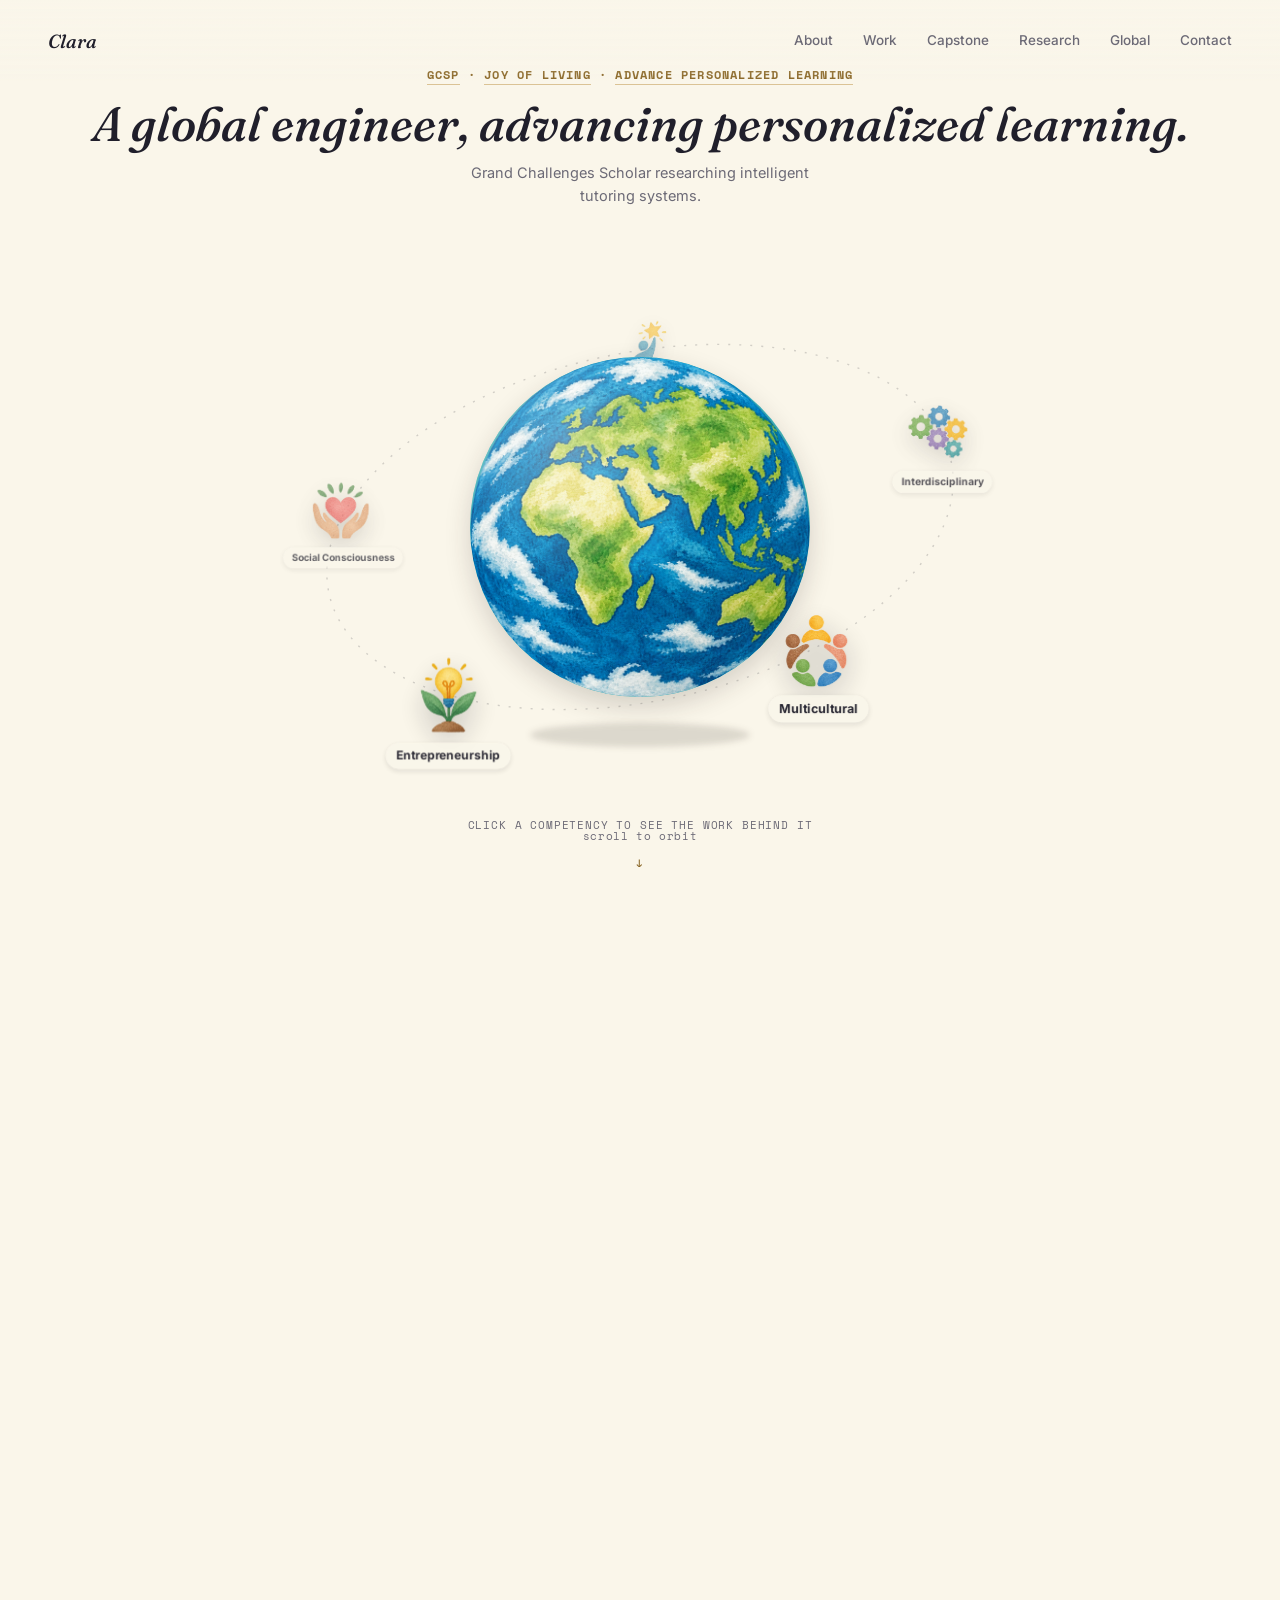
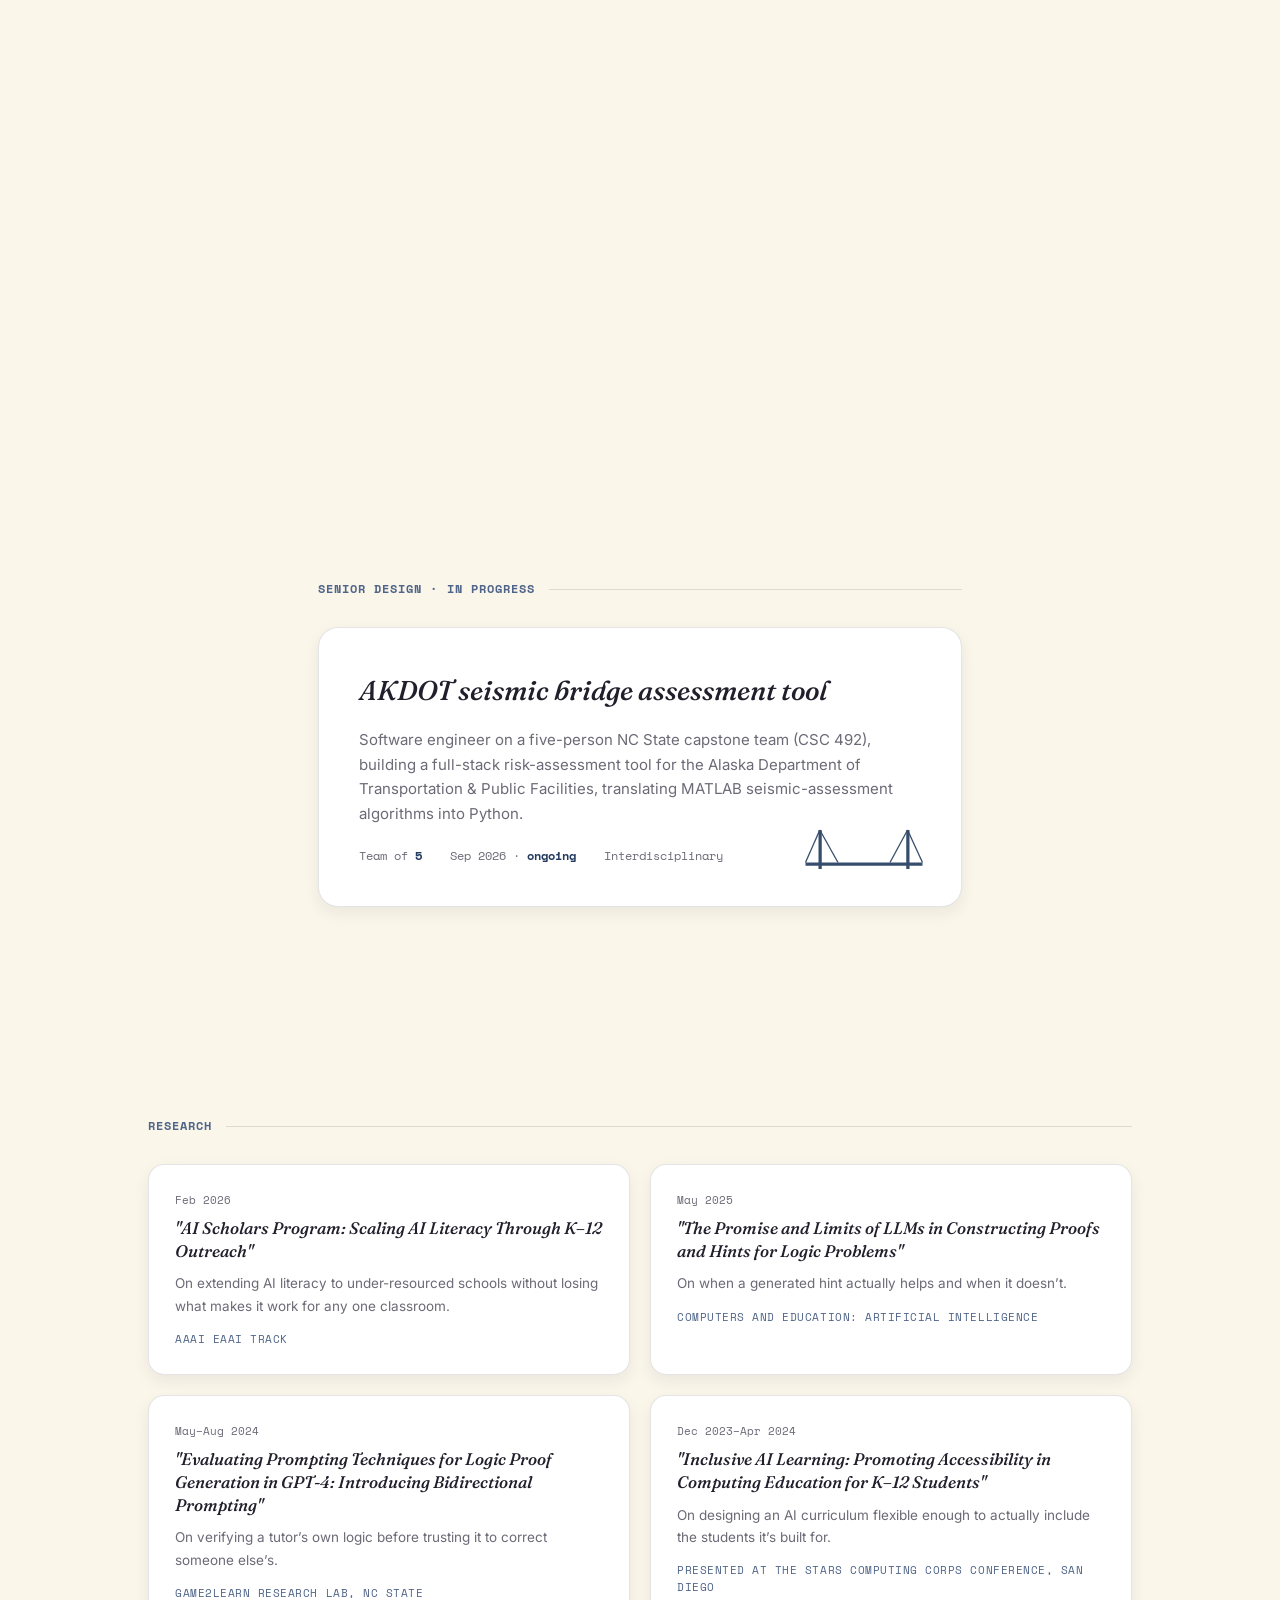
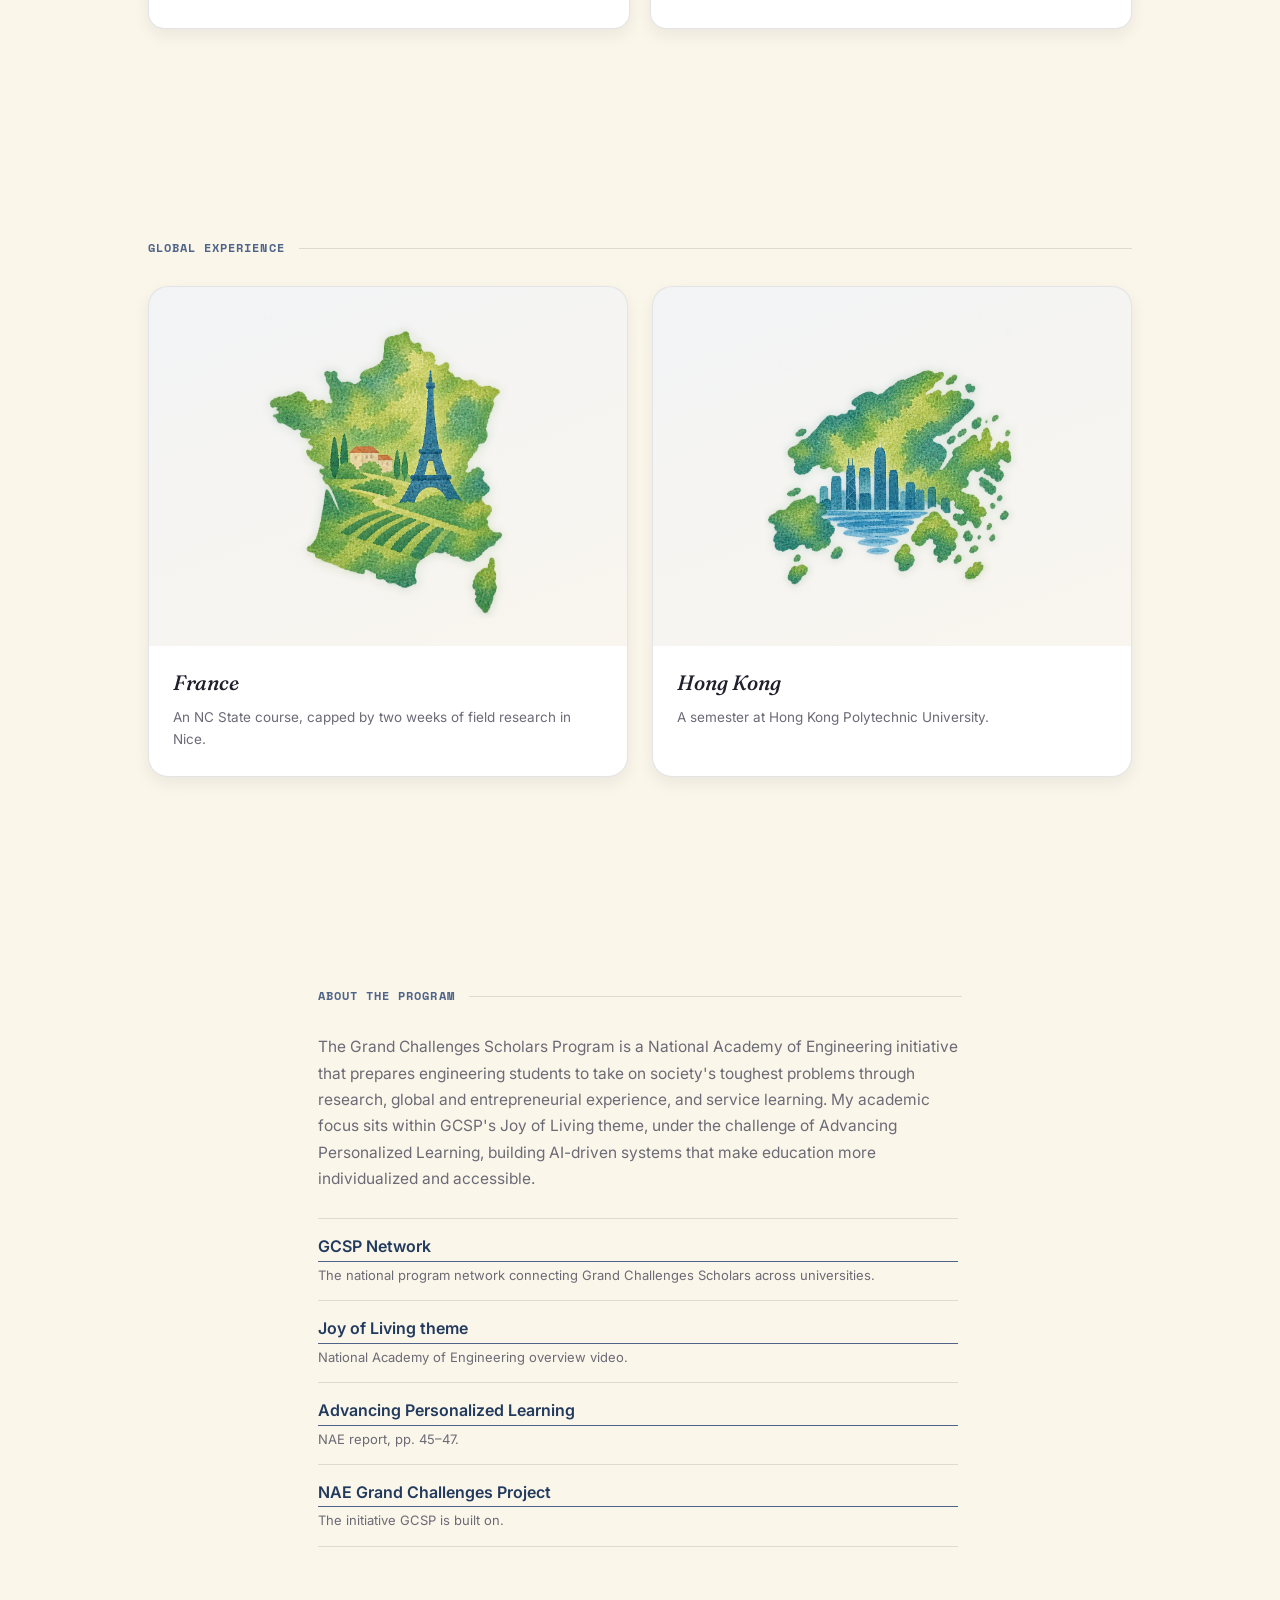
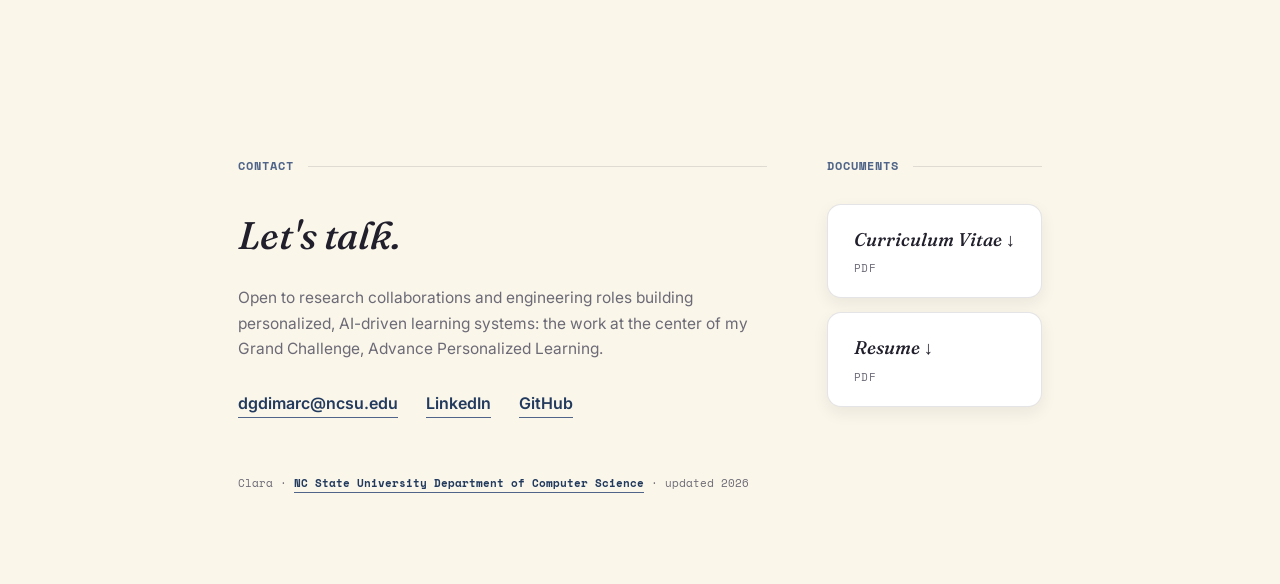
==== commit 3a567972: "Make phone layout responsive: fix nav overflow, freeze earth on mobile Wraps the header nav onto cen" ====
--- a/index.html
+++ b/index.html
@@ -6,9 +6,9 @@
 <title>Clara</title>
 <link rel="preconnect" href="https://fonts.googleapis.com">
 <link href="https://fonts.googleapis.com/css2?family=Fraunces:ital,opsz,wght@0,9..144,400;0,9..144,500;0,9..144,600;1,9..144,500&family=Inter:wght@400;500;600;700&family=Space+Mono:wght@400;700&display=swap" rel="stylesheet">
-<link rel="stylesheet" href="css/style.css?v=17">
-<script src="js/data.js?v=17"></script>
-<script src="js/expand.js?v=17"></script>
+<link rel="stylesheet" href="css/style.css?v=21">
+<script src="js/data.js?v=21"></script>
+<script src="js/expand.js?v=21"></script>
 </head>
 <body>
 
@@ -282,7 +282,10 @@
   var wrapper = document.getElementById('globeWrapper');
   var heroText = document.getElementById('globeHeroText');
   var scrollHint = document.getElementById('scrollHint');
+  var globeFaceA = document.querySelector('.globe-face-a');
+  var globeFaceB = document.querySelector('.globe-face-b');
   var reduceMotion = window.matchMedia('(prefers-reduced-motion: reduce)').matches;
+  var MOBILE_BP = 880; // matches the breakpoint where the orbit planets switch to the static list
 
   function clamp(v,a,b){ return Math.max(a, Math.min(b, v)); }
 
@@ -291,22 +294,35 @@
     new IntersectionObserver(function(entries){ inView = entries[0].isIntersecting; }, { threshold:0 }).observe(wrapper);
   }
 
-  var autoAngle = 0, lastT = null;
+  var autoAngle = 0, lastT = null, staticEarthSet = false;
 
   function frame(t){
     if(lastT === null) lastT = t;
     var dt = (t - lastT) / 1000;
     lastT = t;
 
+    var mobile = window.innerWidth <= MOBILE_BP;
+
+    if(mobile){
+      // keep the globe static on phone-sized screens: freeze on one hemisphere instead of spinning
+      if(!staticEarthSet && globeFaceA && globeFaceB){
+        globeFaceA.style.opacity = 1;
+        globeFaceB.style.opacity = 0;
+        staticEarthSet = true;
+      }
+    } else {
+      staticEarthSet = false;
+    }
+
     if(document.visibilityState !== 'hidden' && inView){
-      if(!reduceMotion){ autoAngle += dt * 5; }
+      if(!reduceMotion && !mobile){ autoAngle += dt * 5; }
 
       var rect = wrapper.getBoundingClientRect();
       var total = wrapper.offsetHeight - window.innerHeight;
       var scrolled = -rect.top;
       var progress = total > 0 ? clamp(scrolled/total, 0, 1) : 0;
 
-      if(window.__setOrbitAngle){ window.__setOrbitAngle(autoAngle + progress * 320); }
+      if(window.__setOrbitAngle && !mobile){ window.__setOrbitAngle(autoAngle + progress * 320); }
 
       var textOpacity = 1 - clamp(progress/0.4, 0, 1);
       heroText.style.opacity = textOpacity;
--- a/css/style.css
+++ b/css/style.css
@@ -340,6 +340,7 @@
   .globe-circle{ width:220px; height:220px; }
   .orbit-node, .orbit-ring{ display:none; }
   .comp-hint{ display:none; }
+  .scroll-hint{ display:none; }
   .comp-list-mobile{
     display:flex; flex-wrap:wrap; gap:10px;
     width:100%; max-width:360px; margin-top:28px; position:relative; z-index:2;
@@ -350,3 +351,27 @@
   .globe-hero-text h1{ font-size:1.6rem; }
   .globe-hero-text p{ font-size:13px; }
 }
+
+/* ---------- PHONE: nav wrapping + readability (does not affect tablet/desktop) ---------- */
+@media (max-width: 600px){
+  header.top{
+    flex-wrap:wrap; justify-content:center; row-gap:8px;
+    padding:14px 16px; text-align:center;
+  }
+  header.top .mark{ width:100%; }
+  header.top nav{
+    width:100%; flex-wrap:wrap; justify-content:center; row-gap:6px; column-gap:14px;
+  }
+  header.top nav a{ font-size:12.5px; }
+  section{ padding-top:128px; }
+  .globe-pin{ justify-content:flex-start; padding-top:120px; box-sizing:border-box; }
+  .spotlight{ padding:26px; }
+  .spotlight .meta{ gap:16px; }
+  footer{ padding:90px 24px 70px; }
+  footer h3{ font-size:1.9rem; }
+  .footer-grid{ gap:40px; }
+}
+@media (max-width: 360px){
+  header.top nav{ column-gap:9px; }
+  header.top nav a{ font-size:10.5px; }
+}
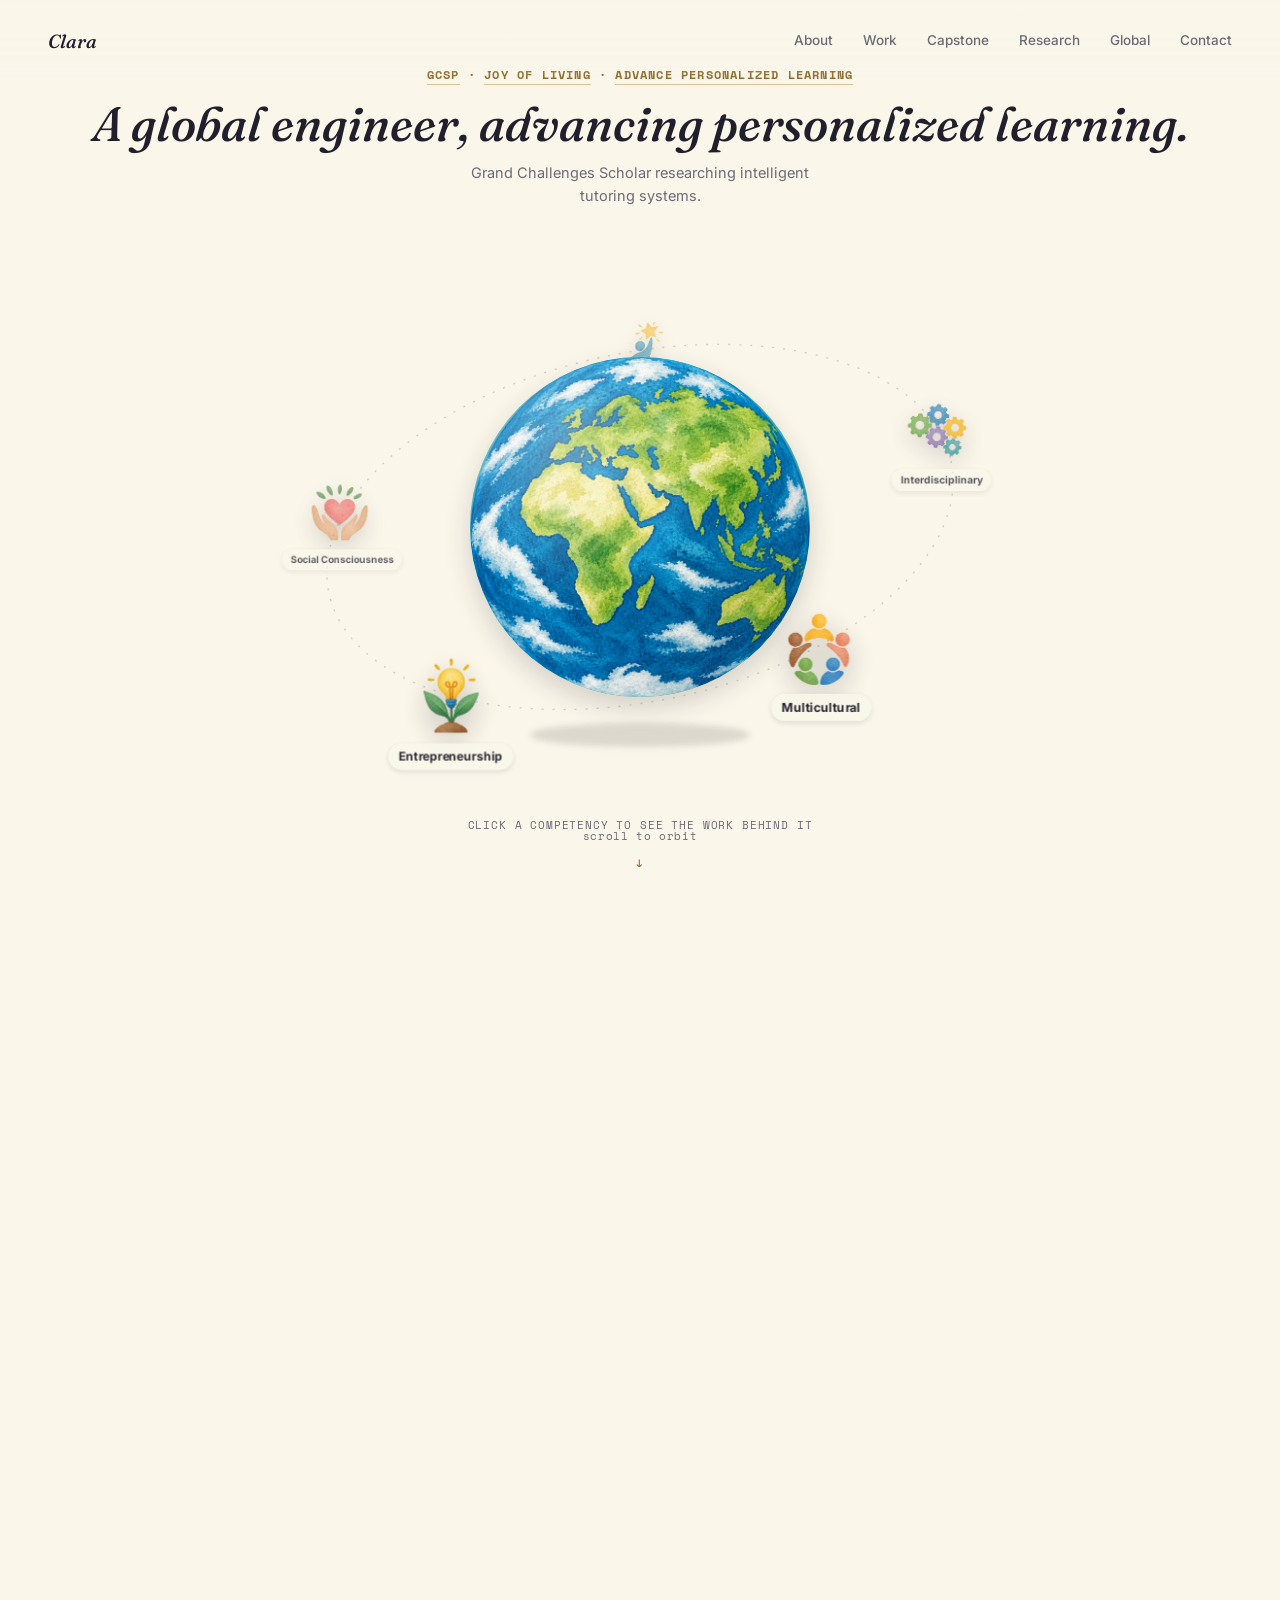
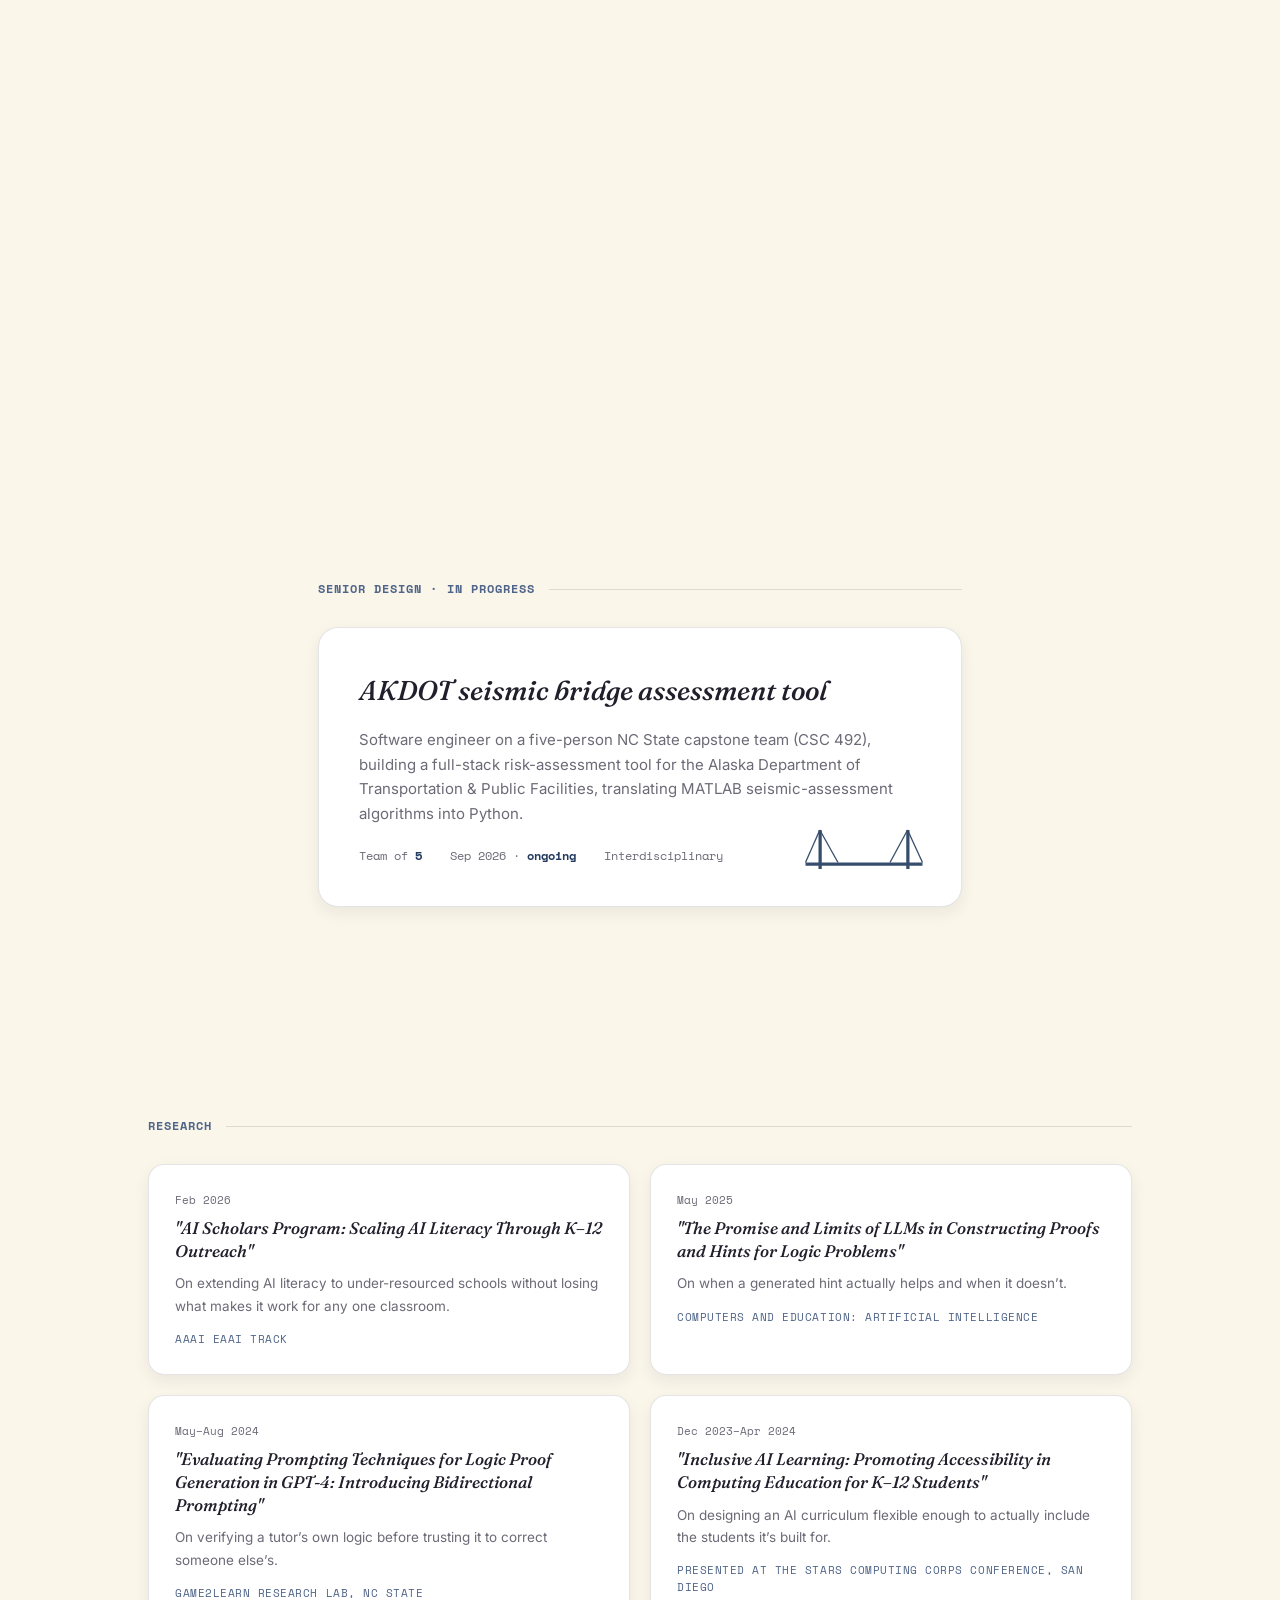
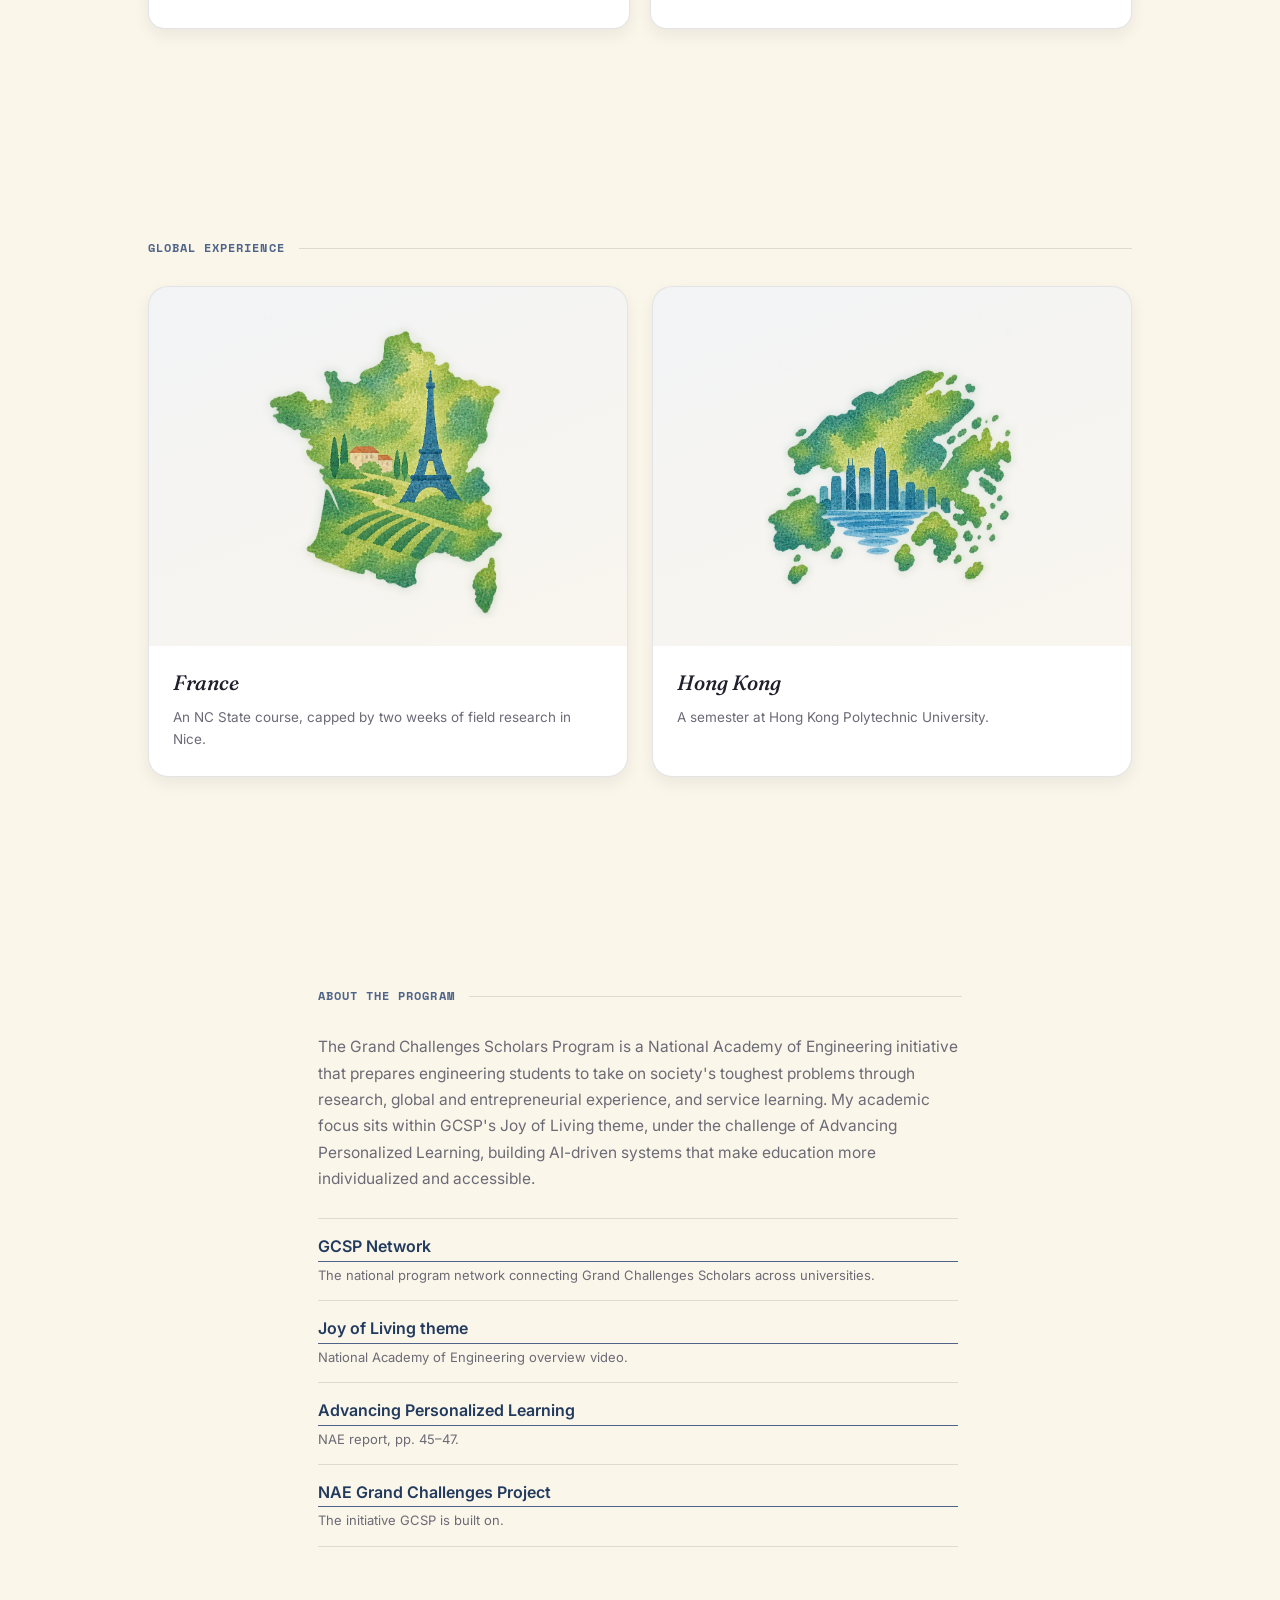
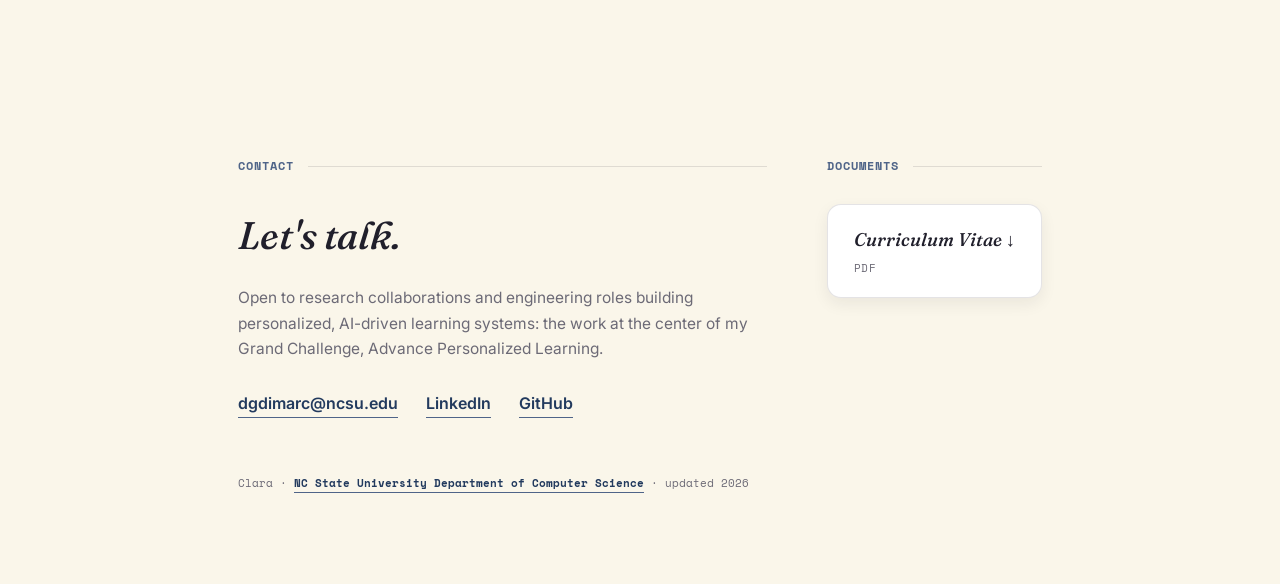
==== commit 8d867fd9: "Remove Resume section, keep CV only; update CV Consolidate documents section to a single CV link and" ====
--- a/index.html
+++ b/index.html
@@ -123,10 +123,6 @@
       <div class="doc-links">
         <a class="doc-link" href="documents/cv.pdf" download>
           <span class="doc-link-title">Curriculum Vitae ↓</span>
-          <span class="doc-link-sub">PDF</span>
-        </a>
-        <a class="doc-link" href="documents/resume.pdf" download>
-          <span class="doc-link-title">Resume ↓</span>
           <span class="doc-link-sub">PDF</span>
         </a>
       </div>
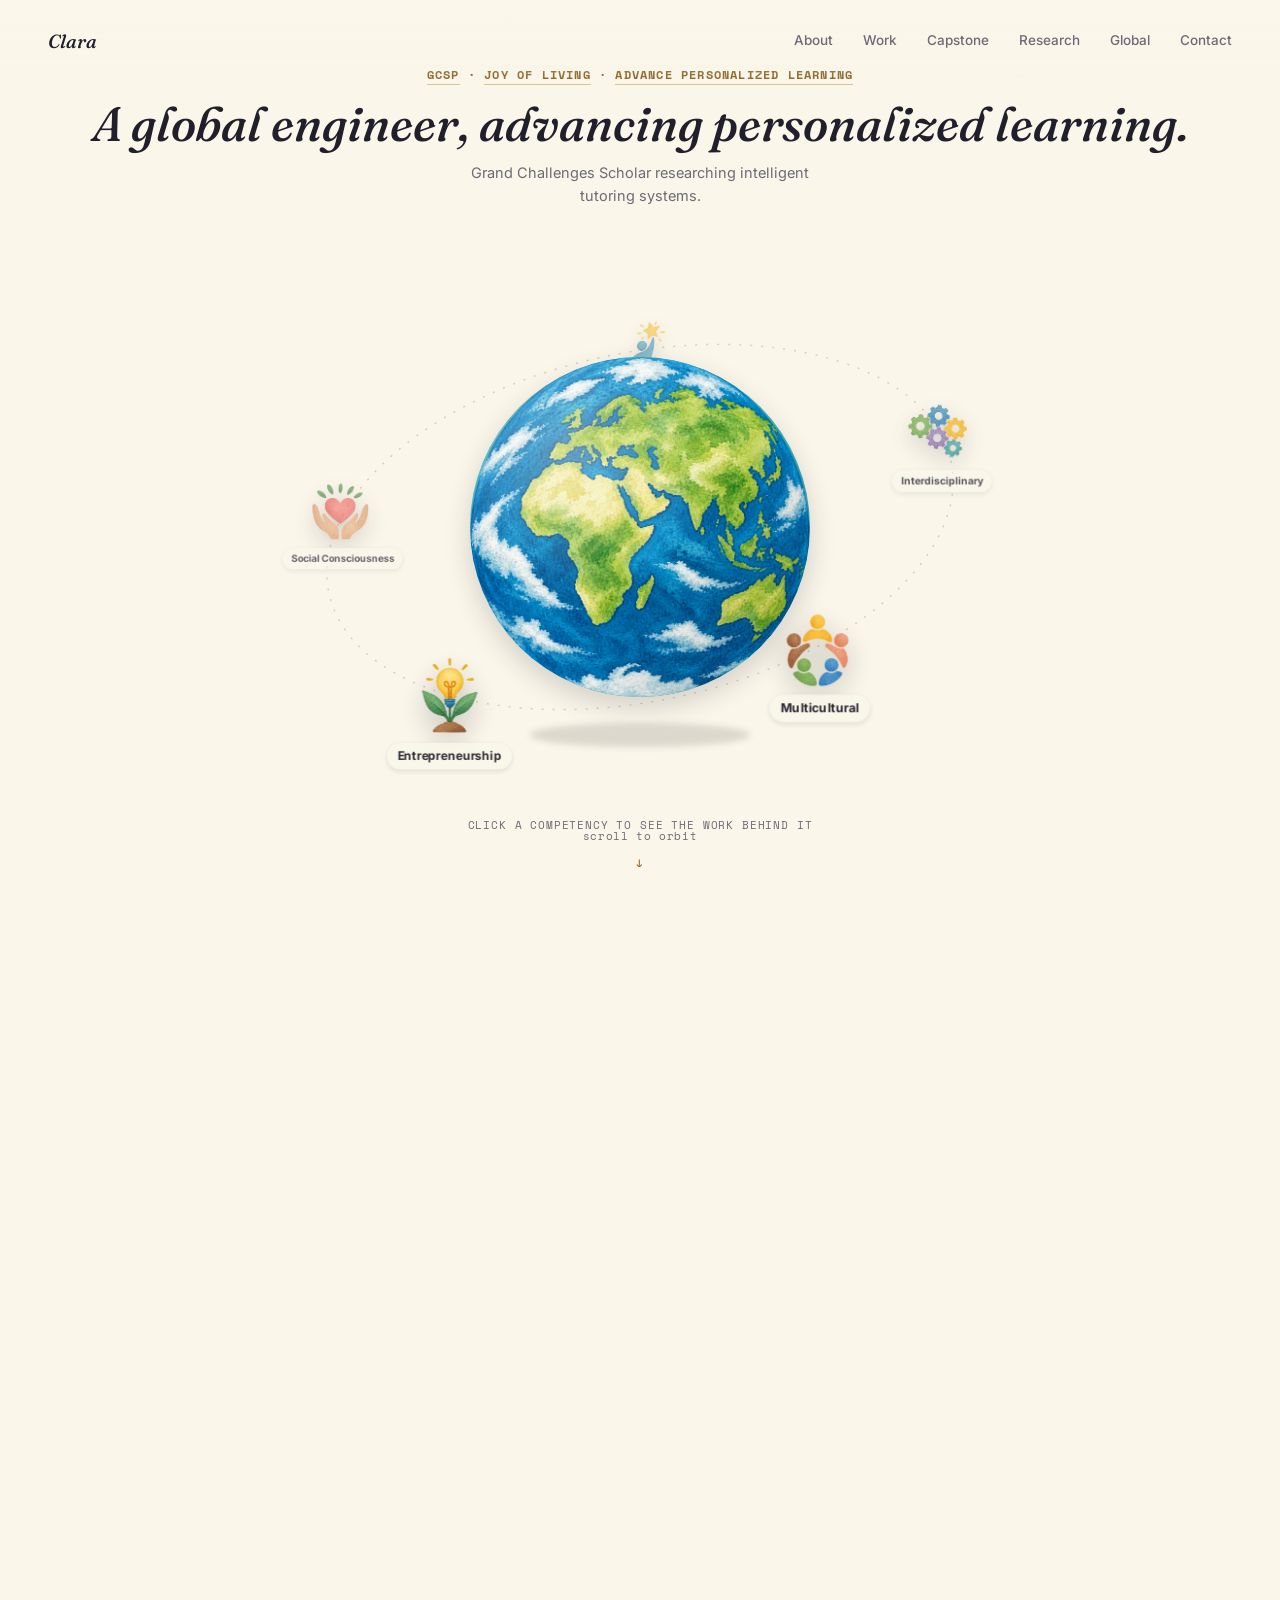
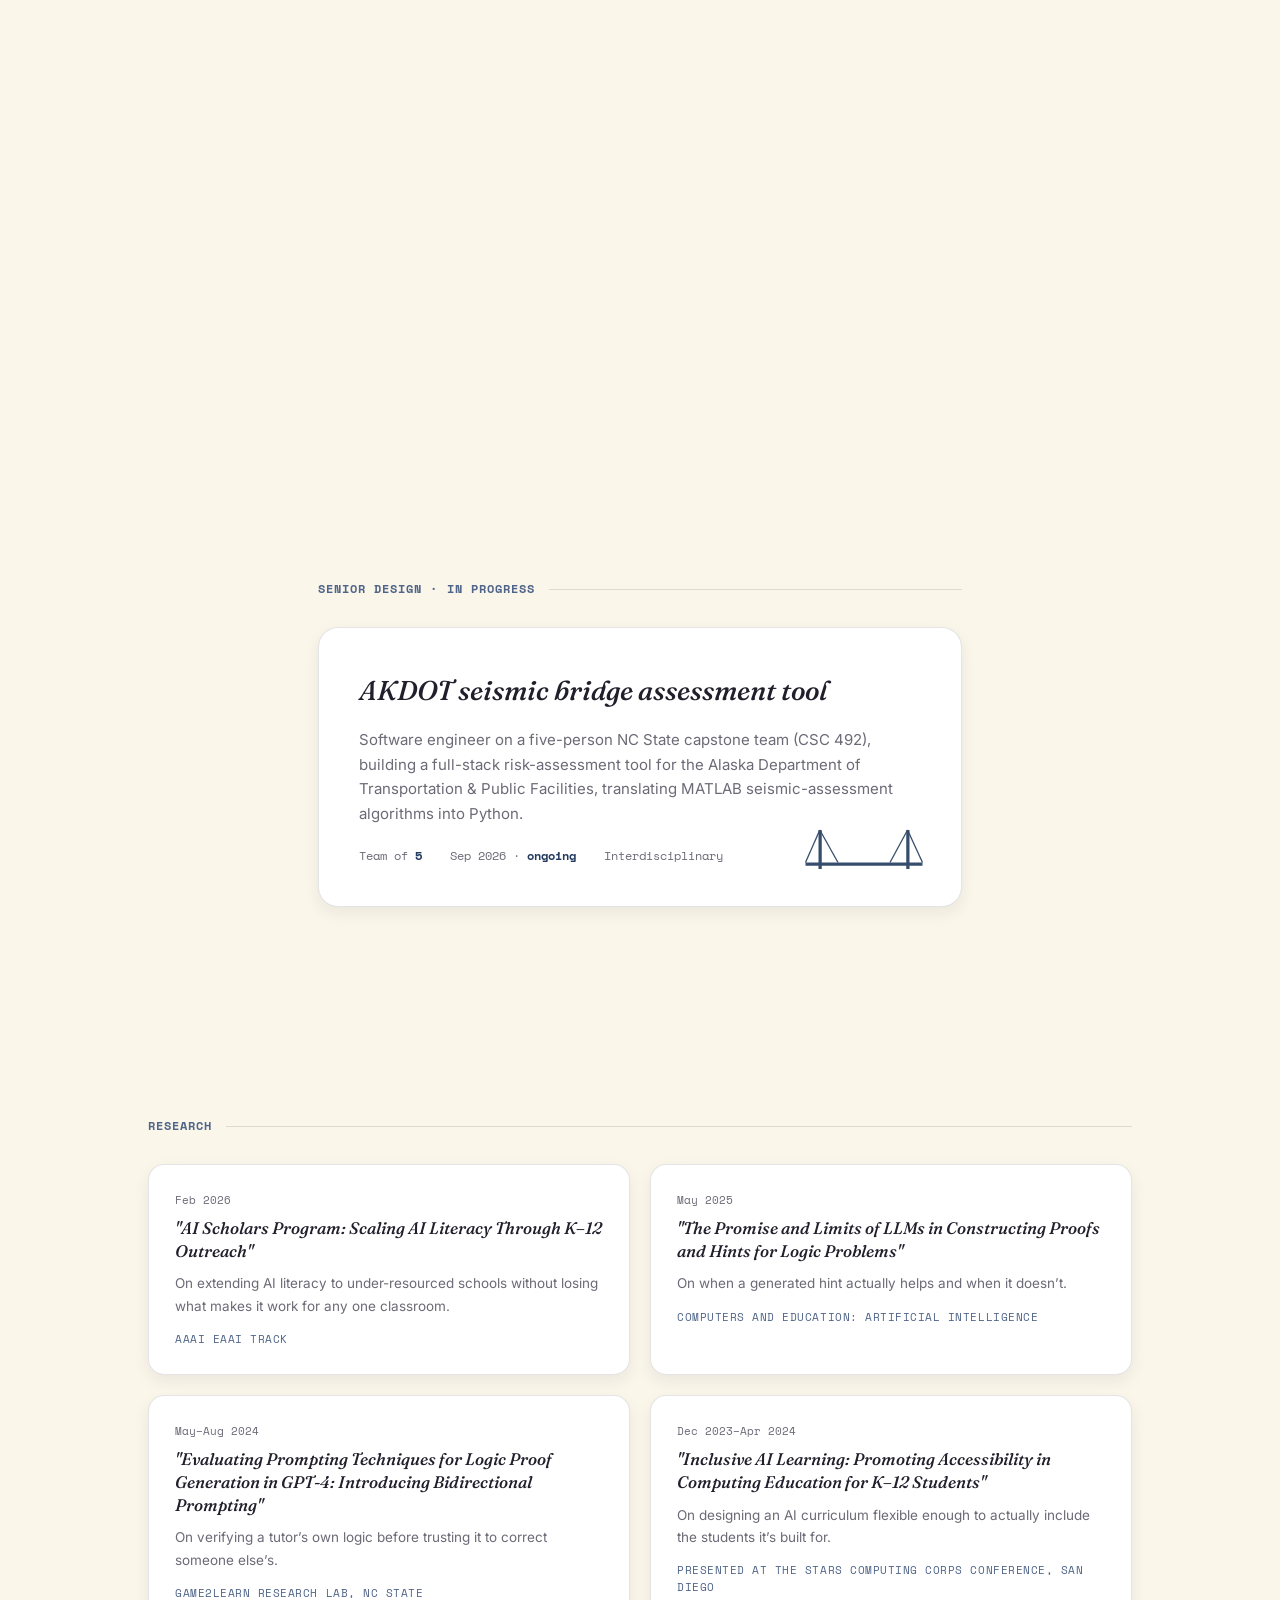
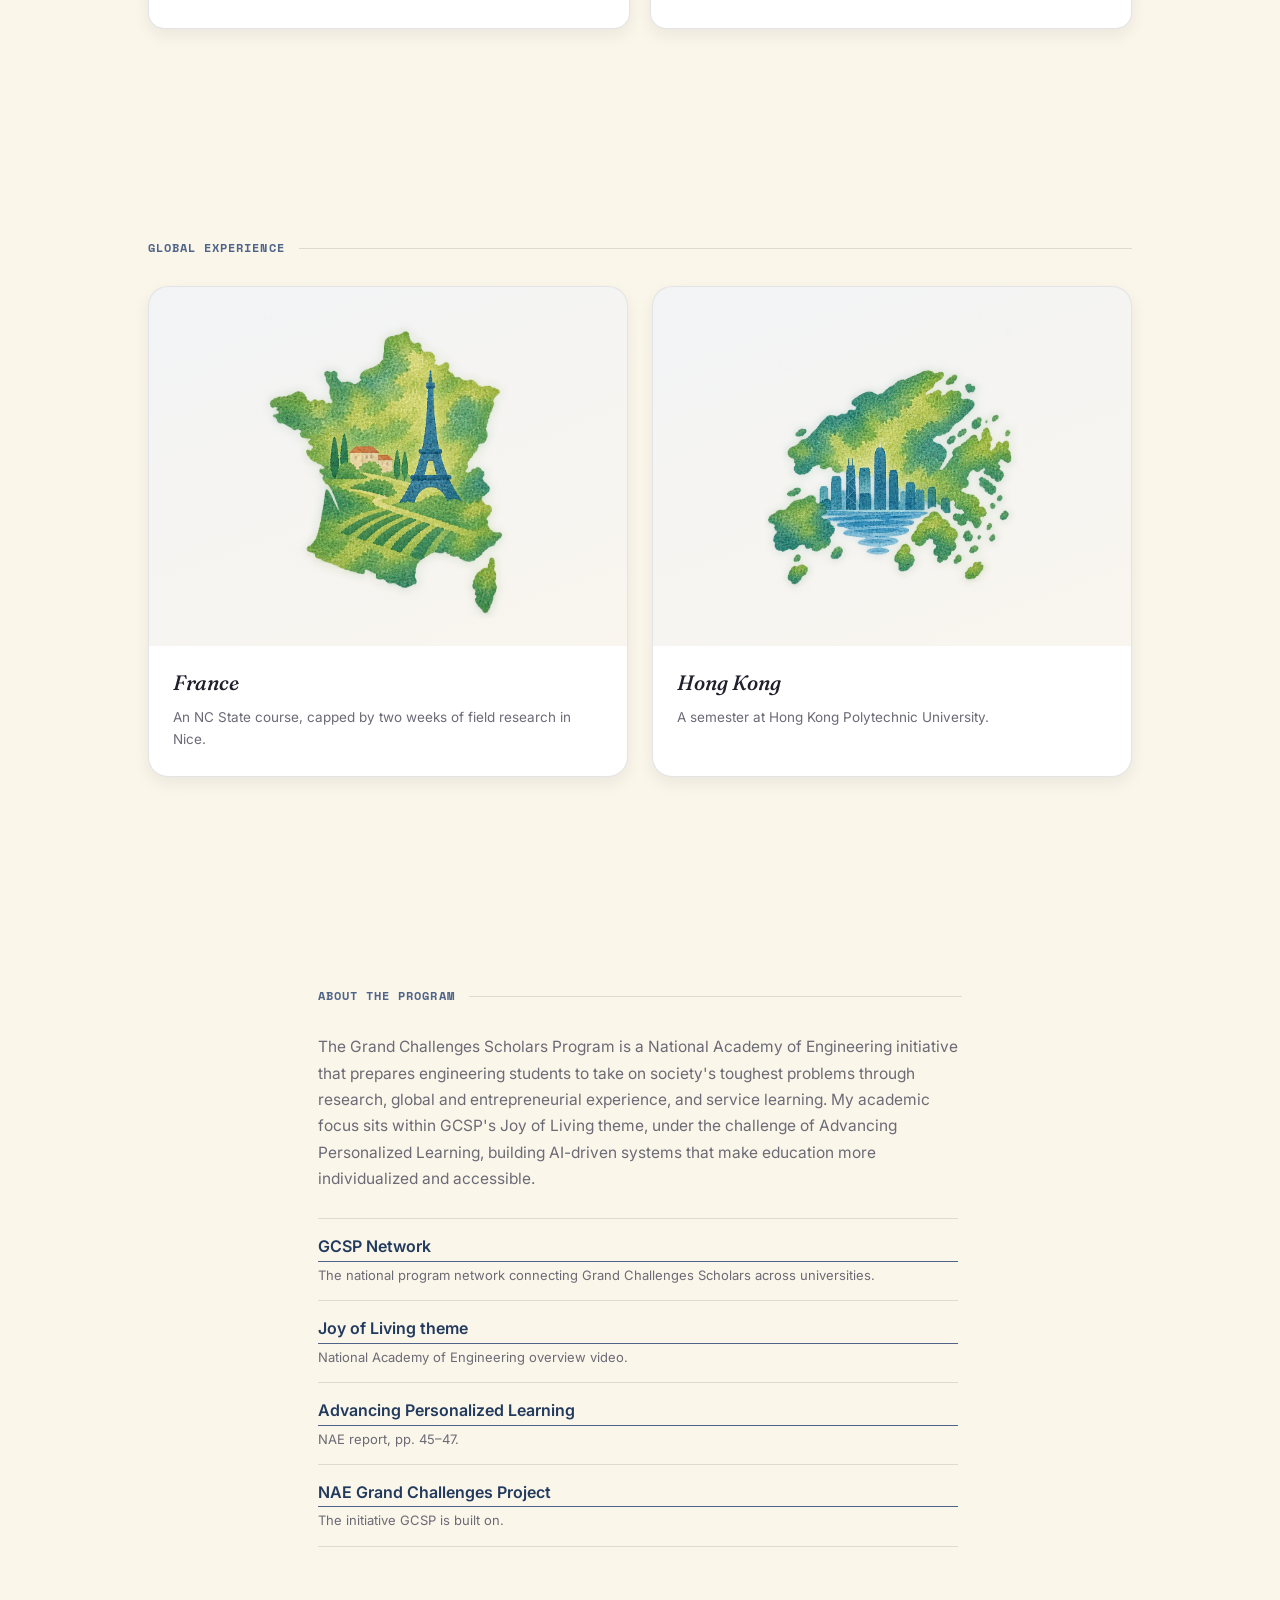
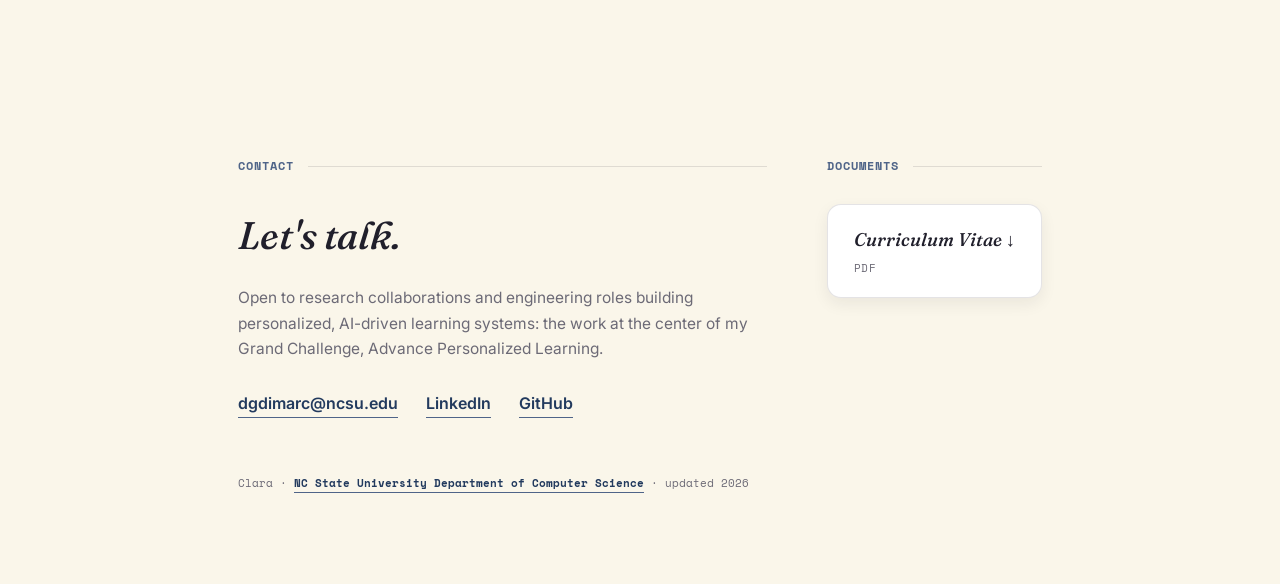
==== commit ccd5689d: "Update About text; make mobile hero a static screen - Rewrite About section copy - Mobile: remove sc" ====
--- a/index.html
+++ b/index.html
@@ -6,9 +6,9 @@
 <title>Clara</title>
 <link rel="preconnect" href="https://fonts.googleapis.com">
 <link href="https://fonts.googleapis.com/css2?family=Fraunces:ital,opsz,wght@0,9..144,400;0,9..144,500;0,9..144,600;1,9..144,500&family=Inter:wght@400;500;600;700&family=Space+Mono:wght@400;700&display=swap" rel="stylesheet">
-<link rel="stylesheet" href="css/style.css?v=21">
-<script src="js/data.js?v=21"></script>
-<script src="js/expand.js?v=21"></script>
+<link rel="stylesheet" href="css/style.css?v=22">
+<script src="js/data.js?v=22"></script>
+<script src="js/expand.js?v=22"></script>
 </head>
 <body>
 
@@ -316,7 +316,7 @@
       var rect = wrapper.getBoundingClientRect();
       var total = wrapper.offsetHeight - window.innerHeight;
       var scrolled = -rect.top;
-      var progress = total > 0 ? clamp(scrolled/total, 0, 1) : 0;
+      var progress = (total > 0 && !mobile) ? clamp(scrolled/total, 0, 1) : 0;
 
       if(window.__setOrbitAngle && !mobile){ window.__setOrbitAngle(autoAngle + progress * 320); }
 
--- a/css/style.css
+++ b/css/style.css
@@ -336,6 +336,9 @@
   section{ padding:90px 24px 80px; }
   header.top{ padding:20px 22px; }
   header.top nav{ gap:16px; }
+  /* no scroll-driven orbit on mobile: drop the tall sticky scroll track so the hero is one screen */
+  .globe-wrapper{ height:auto; }
+  .globe-pin{ position:relative; height:auto; padding:120px 0 40px; box-sizing:border-box; }
   .globe-system{ width:220px; height:220px; margin-top:50px; }
   .globe-circle{ width:220px; height:220px; }
   .orbit-node, .orbit-ring{ display:none; }
@@ -364,7 +367,13 @@
   }
   header.top nav a{ font-size:12.5px; }
   section{ padding-top:128px; }
-  .globe-pin{ justify-content:flex-start; padding-top:120px; box-sizing:border-box; }
+  /* hero is one static screen: heading, globe and buttons all fit, with breathing room below the buttons */
+  .globe-pin{ justify-content:center; min-height:100svh; padding:90px 20px 44px; box-sizing:border-box; }
+  .globe-system{ width:min(180px, 22svh); height:min(180px, 22svh); margin-top:20px; }
+  .globe-circle{ width:100%; height:100%; }
+  .globe-shadow-ellipse{ width:min(150px, 18svh); height:16px; margin-top:12px; }
+  .comp-list-mobile{ margin-top:22px; }
+  .comp-list-item{ padding:10px 12px; }
   .spotlight{ padding:26px; }
   .spotlight .meta{ gap:16px; }
   footer{ padding:90px 24px 70px; }
